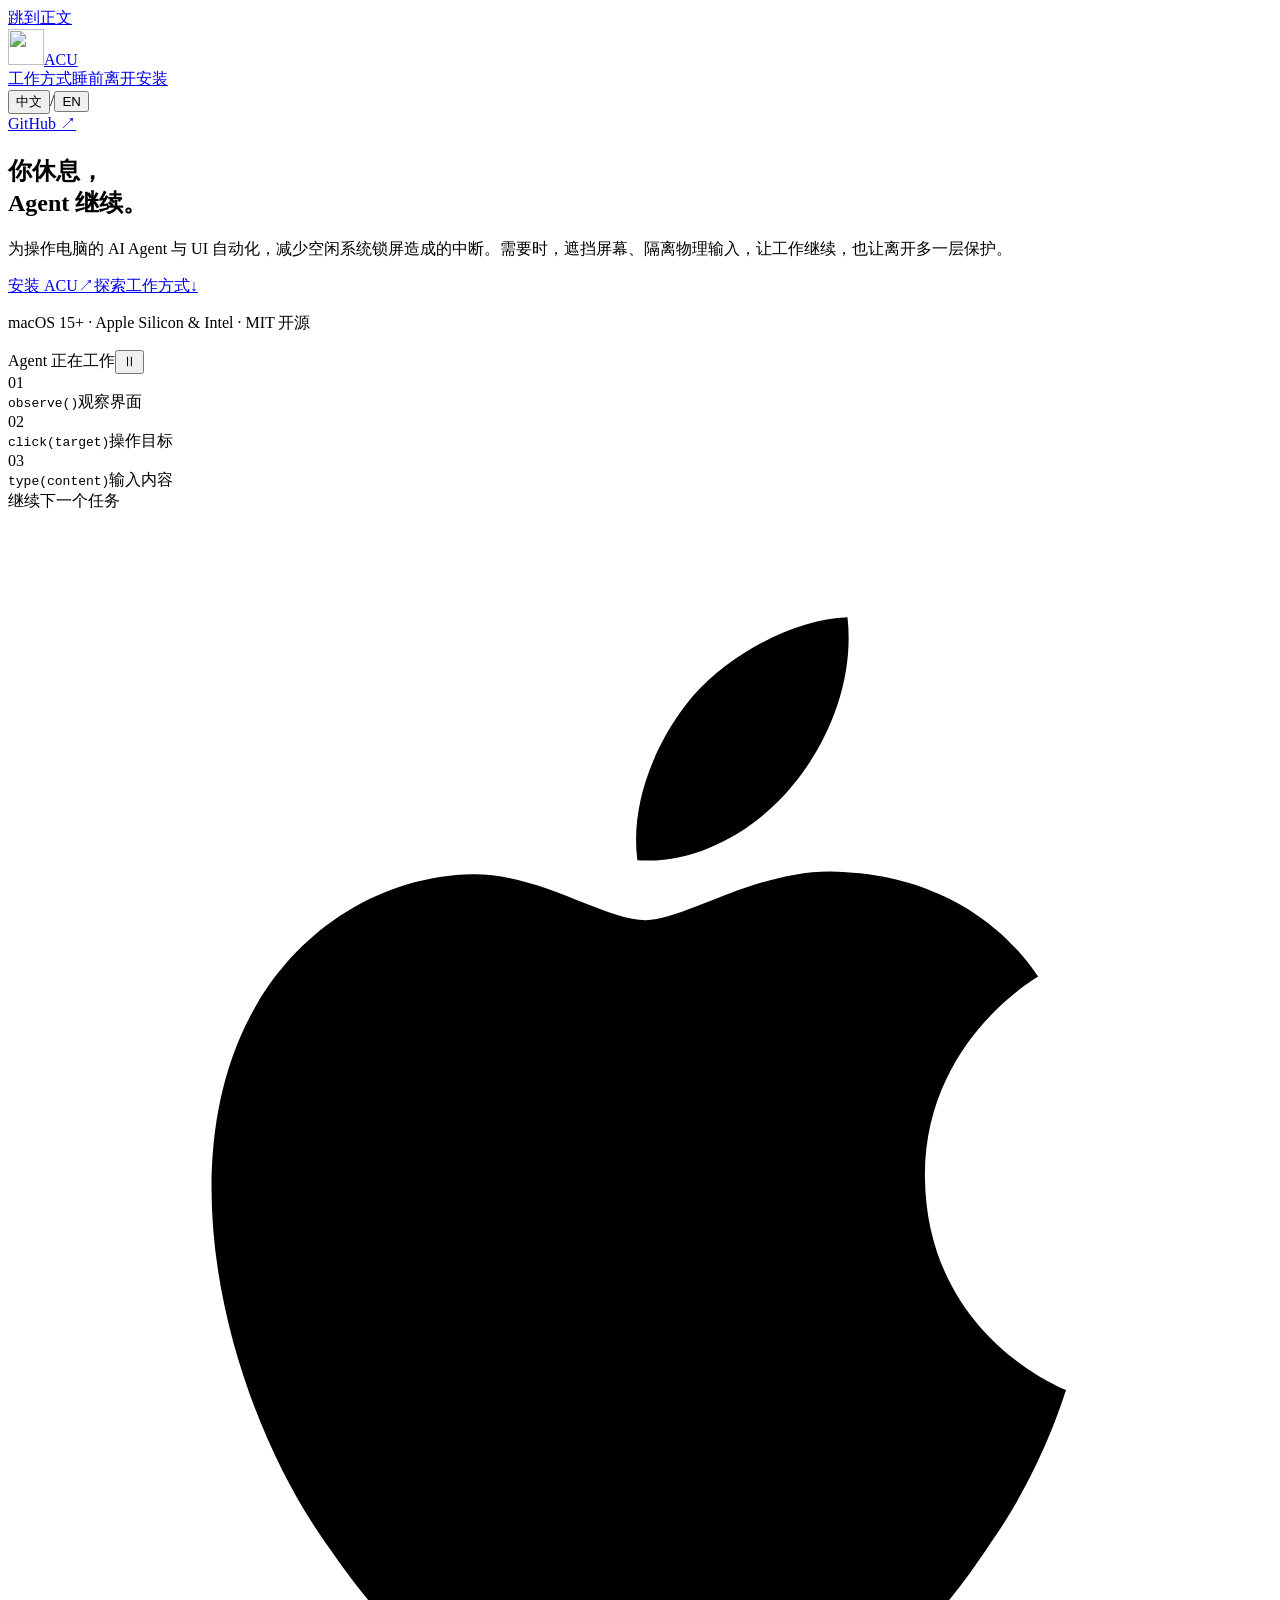
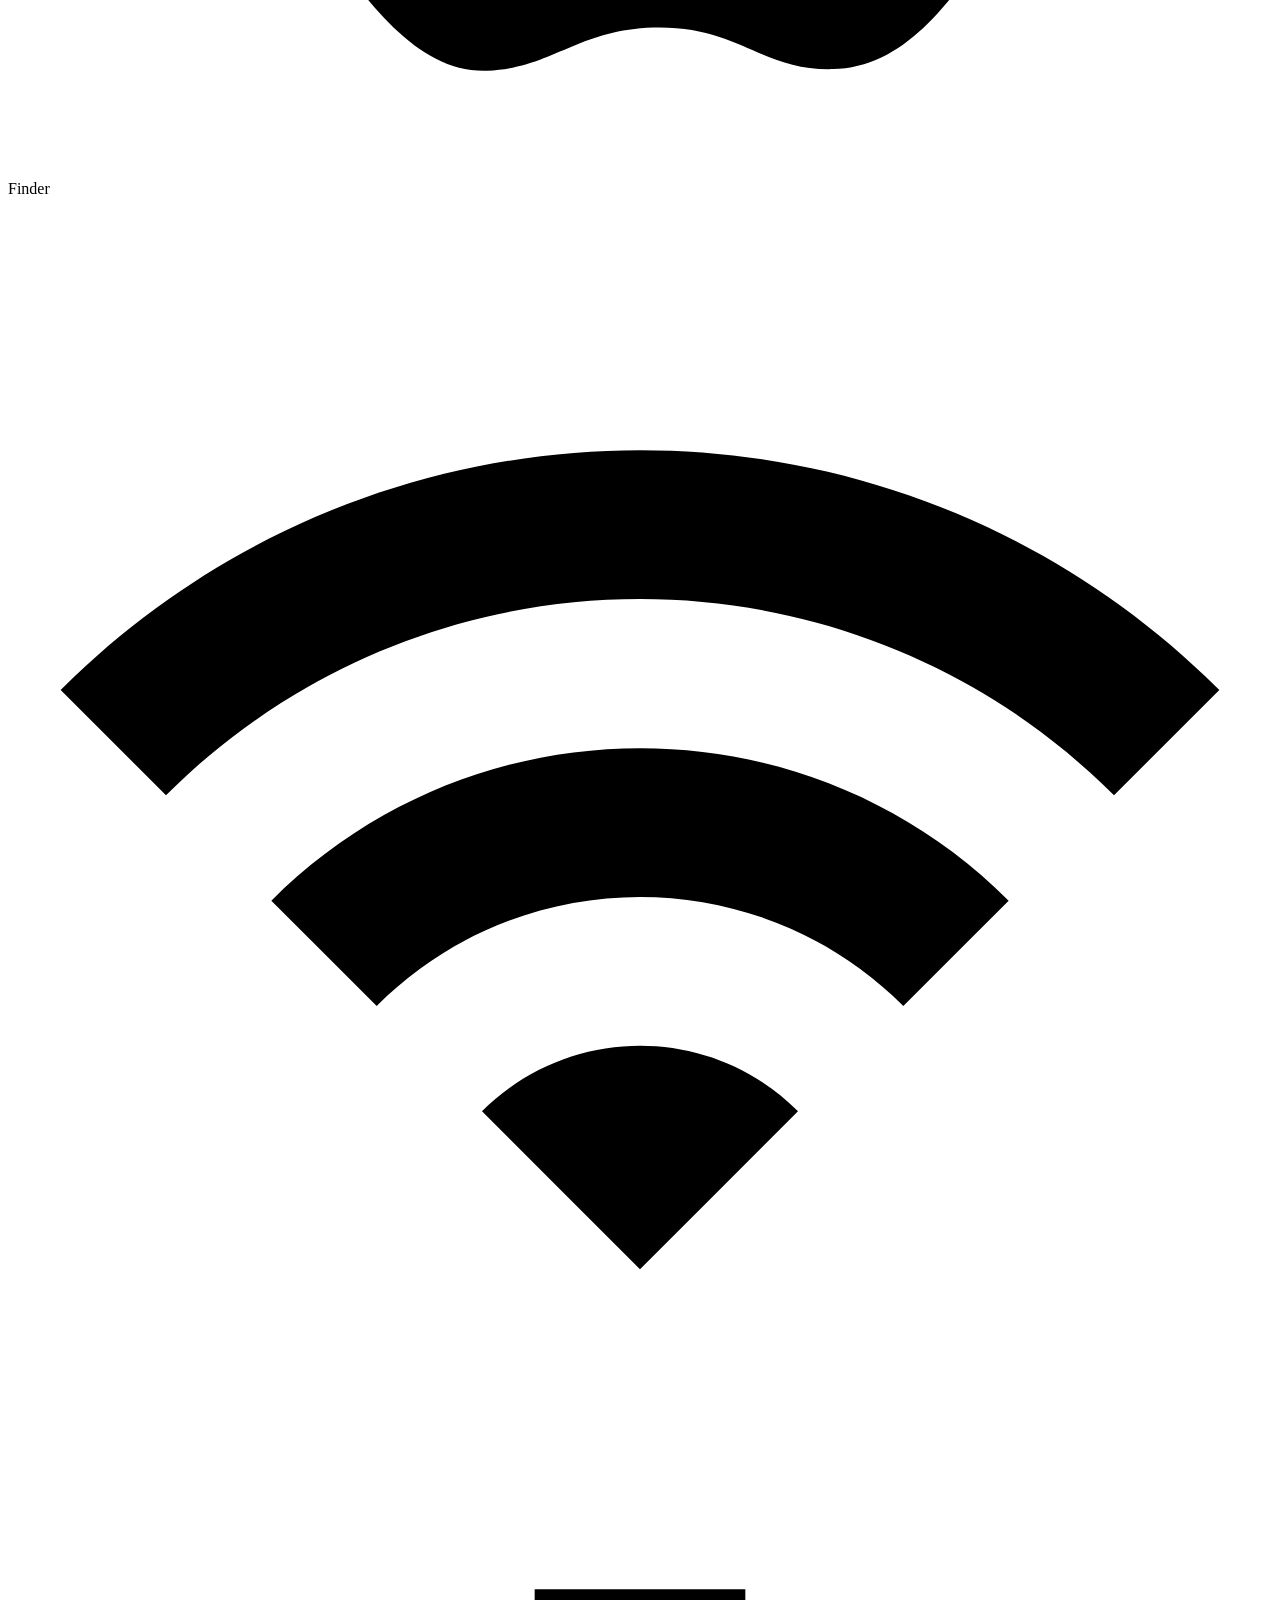
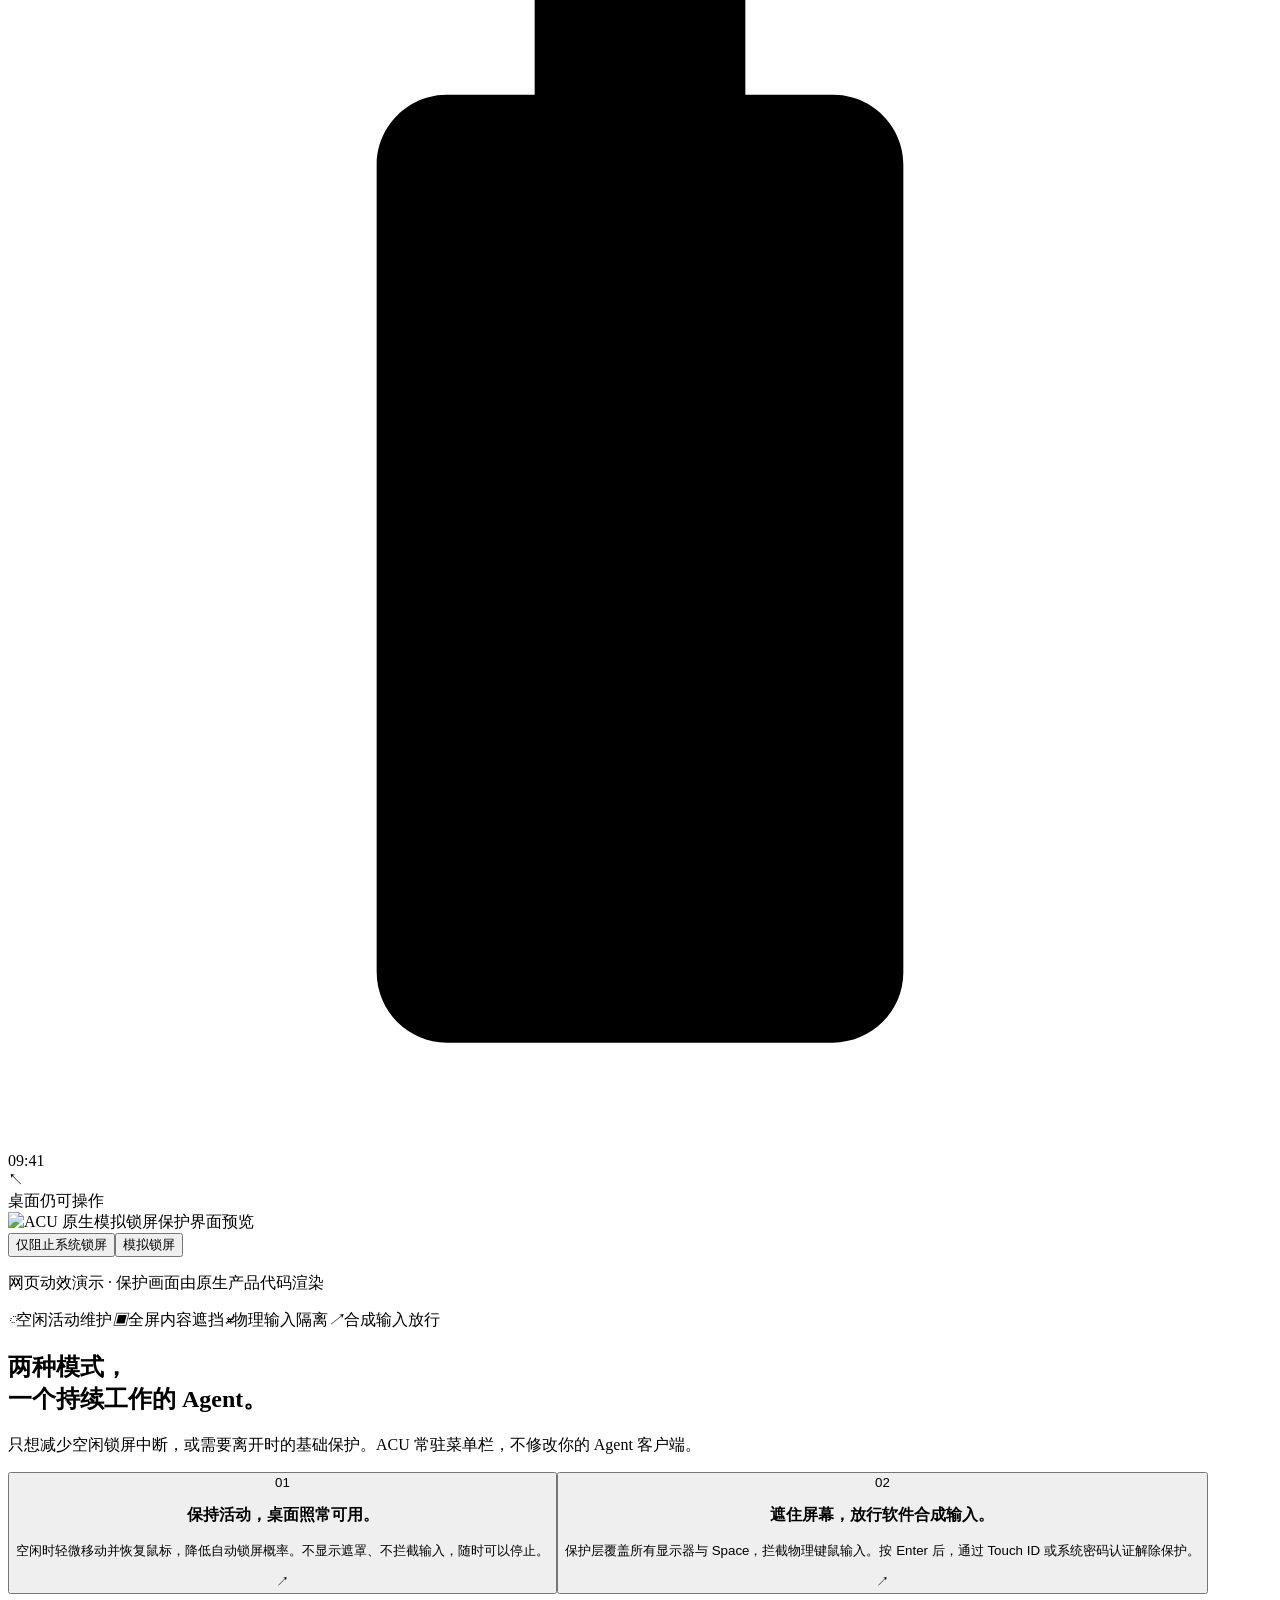
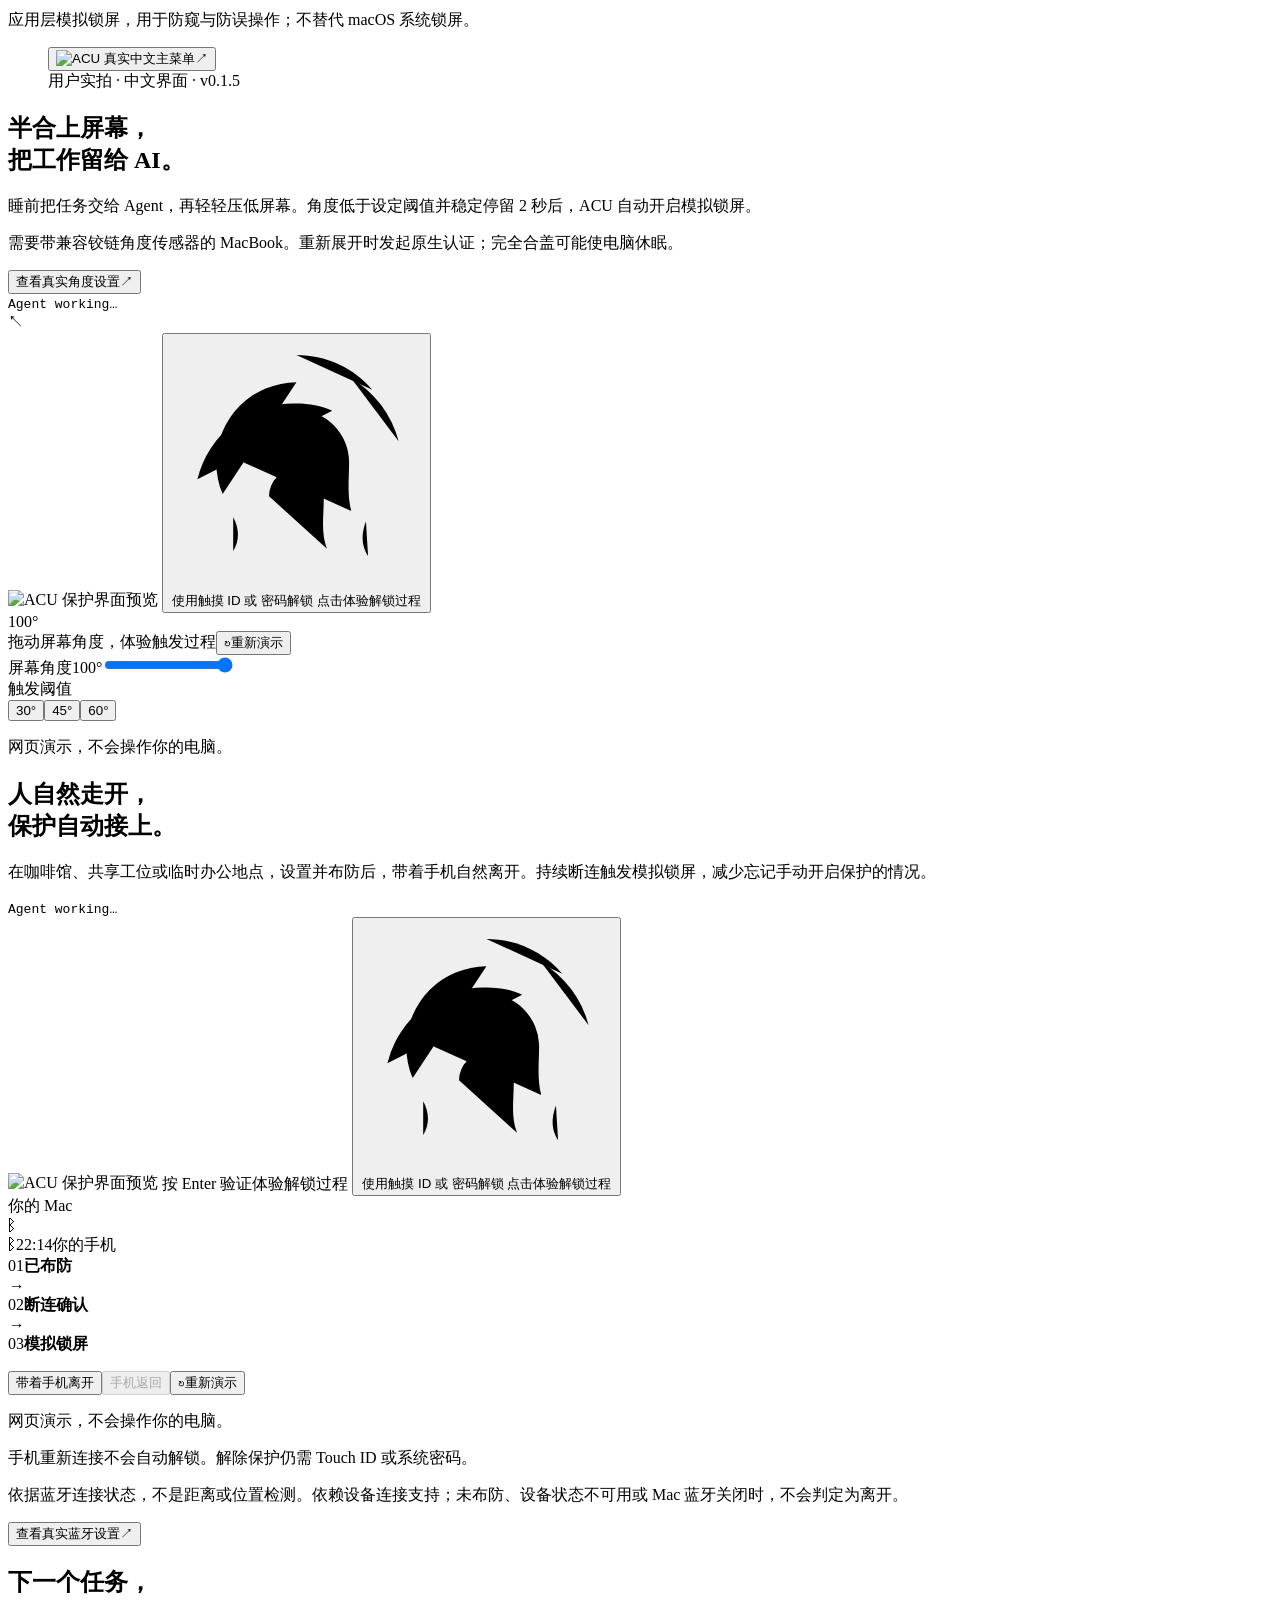
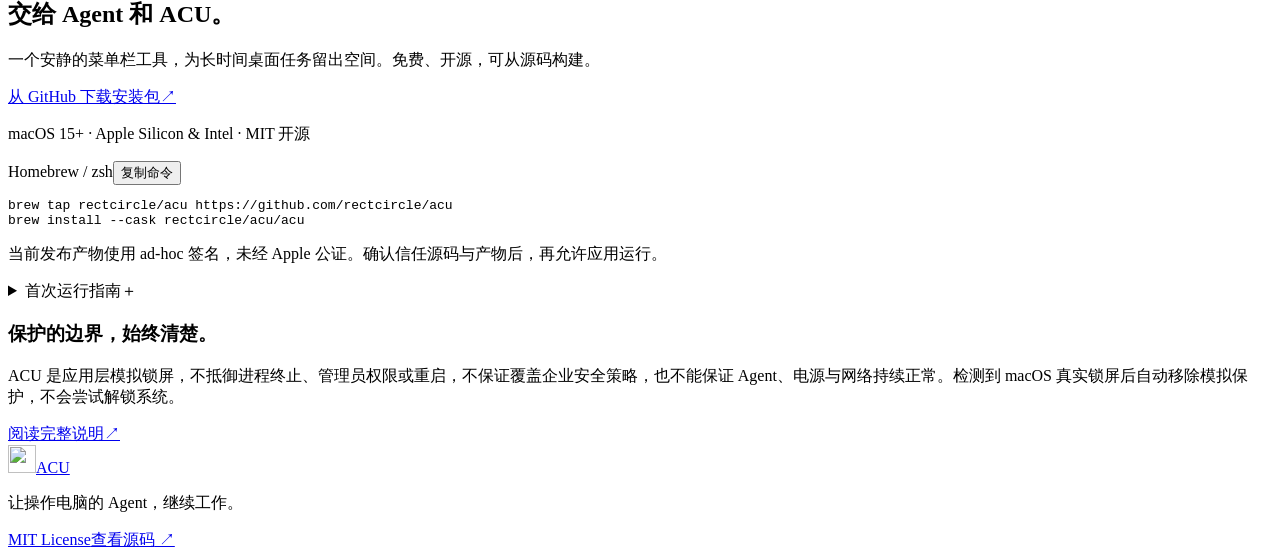
==== website/index.html @ 61d861b6 "feat(website): add bilingual ACU landing page and Netlify hosting" ====
<!doctype html>
<html lang="zh-CN">
  <head>
    <meta charset="UTF-8" />
    <meta name="viewport" content="width=device-width,initial-scale=1" />
    <meta name="theme-color" content="#090e13" />
    <title>ACU — 你休息，Agent 继续。</title>
    <meta
      name="description"
      content="为操作电脑的 AI Agent 与 UI 自动化维护空闲活动，并提供全屏模拟锁屏、物理输入隔离和原生身份认证。"
    />
    <link rel="canonical" href="https://acu.rectcircle.cn/" />
    <meta property="og:type" content="website" />
    <meta property="og:locale" content="zh_CN" />
    <meta property="og:title" content="ACU — 你休息，Agent 继续。" />
    <meta
      property="og:description"
      content="让 Agent 继续工作，让离开多一层保护。"
    />
    <meta property="og:url" content="https://acu.rectcircle.cn/" />
    <meta
      property="og:image"
      content="https://acu.rectcircle.cn/assets/acu-icon.png"
    />
    <link rel="icon" href="/assets/acu-icon.png" />
    <link rel="stylesheet" href="/styles.css" />
    <script src="/app.js" type="module"></script>
  </head>
  <body>
    <a class="skip-link" href="#main" data-i18n="skip">跳到正文</a>
    <div class="ambient" aria-hidden="true"></div>
    <header class="header wrap">
      <a class="brand" href="#"
        ><img src="/assets/acu-icon.png" width="36" height="36" alt="" /><span
          >ACU</span
        ></a
      >
      <nav data-i18n-aria="navLabel" aria-label="主导航">
        <a href="#workflow" data-i18n="navWork">工作方式</a
        ><a href="#sleep" data-i18n="navSleep">睡前</a
        ><a href="#leave" data-i18n="navLeave">离开</a
        ><a href="#install" data-i18n="navInstall">安装</a>
      </nav>
      <div class="header-tools">
        <div
          class="language-switch"
          role="group"
          data-i18n-aria="language"
          aria-label="切换语言"
        >
          <button type="button" data-language="zh" aria-pressed="true">
            中文</button
          ><span aria-hidden="true">/</span
          ><button type="button" data-language="en" aria-pressed="false">
            EN
          </button>
        </div>
        <a
          class="github"
          href="https://github.com/rectcircle/acu"
          target="_blank"
          rel="noopener noreferrer"
          aria-label="GitHub"
          >GitHub ↗</a
        >
      </div>
    </header>
    <main id="main">
      <section class="hero wrap">
        <div class="hero-copy">
          <h1>
            <span data-i18n="heroA">你休息，</span><br /><span
              class="accent"
              data-i18n="heroB"
              >Agent 继续。</span
            >
          </h1>
          <p class="intro" data-i18n="heroCopy">
            为操作电脑的 AI Agent 与 UI
            自动化，减少空闲系统锁屏造成的中断。需要时，遮挡屏幕、隔离物理输入，让工作继续，也让离开多一层保护。
          </p>
          <div class="actions">
            <a class="button primary" href="#install"
              ><span data-i18n="install">安装 ACU</span
              ><span aria-hidden="true">↗</span></a
            ><a class="button secondary" href="#workflow"
              ><span data-i18n="explore">探索工作方式</span
              ><span aria-hidden="true">↓</span></a
            >
          </div>
          <p class="compatibility" data-i18n="compatibility">
            macOS 15+ · Apple Silicon &amp; Intel · MIT 开源
          </p>
        </div>
        <div class="hero-visual" data-mode="awake">
          <div class="scene-grid" aria-hidden="true"></div>
          <div class="agent-trace">
            <div class="trace-header">
              <span class="activity-dot" aria-hidden="true"></span
              ><span data-i18n="agentRunning">Agent 正在工作</span
              ><button
                class="motion-control"
                type="button"
                data-i18n-aria="pause"
                aria-label="暂停动效"
              >
                Ⅱ
              </button>
            </div>
            <div class="trace-rows">
              <div class="trace-row is-active">
                <span class="trace-number">01</span>
                <div>
                  <code>observe()</code
                  ><span data-i18n="traceObserve">观察界面</span>
                </div>
                <span class="trace-light" aria-hidden="true"></span>
              </div>
              <div class="trace-row">
                <span class="trace-number">02</span>
                <div>
                  <code>click(target)</code
                  ><span data-i18n="traceClick">操作目标</span>
                </div>
                <span class="trace-light" aria-hidden="true"></span>
              </div>
              <div class="trace-row">
                <span class="trace-number">03</span>
                <div>
                  <code>type(content)</code
                  ><span data-i18n="traceType">输入内容</span>
                </div>
                <span class="trace-light" aria-hidden="true"></span>
              </div>
            </div>
            <div class="trace-footer">
              <span class="trace-pulse" aria-hidden="true"></span
              ><span data-i18n="traceNext">继续下一个任务</span>
            </div>
          </div>
          <div class="hero-display">
            <div class="menu-bar" aria-hidden="true">
              <div class="menu-bar-left">
                <svg class="menu-apple" viewBox="0 0 24 24">
                  <path
                    d="M18.71 19.5c-.83 1.24-1.71 2.45-3.05 2.47-1.34.03-1.77-.79-3.29-.79-1.53 0-2 .77-3.27.82-1.31.05-2.3-1.32-3.14-2.53C4.25 17 2.94 12.45 4.7 9.39c.87-1.52 2.43-2.48 4.12-2.51 1.28-.02 2.5.87 3.29.87.78 0 2.26-1.07 3.81-.91.65.03 2.47.26 3.64 1.98-.09.06-2.17 1.28-2.15 3.81.03 3.02 2.65 4.03 2.68 4.04-.03.07-.42 1.44-1.38 2.83M13 3.5c.73-.83 1.94-1.46 2.94-1.5.13 1.17-.34 2.35-1.04 3.19-.69.85-1.83 1.51-2.95 1.42-.15-1.15.41-2.35 1.05-3.11z"
                  />
                </svg>
                <span class="menu-bar-app">Finder</span>
              </div>
              <div class="menu-bar-right">
                <span class="menu-acu" title="ACU"
                  ><img
                    src="/assets/acu-icon.png"
                    width="14"
                    height="14"
                    alt=""
                /></span>
                <svg class="menu-glyph menu-wifi" viewBox="0 0 24 24">
                  <path
                    d="M1 9l2 2c4.97-4.97 13.03-4.97 18 0l2-2C16.93 2.93 7.08 2.93 1 9zm8 8l3 3 3-3c-1.65-1.66-4.34-1.66-6 0zm-4-4l2 2c2.76-2.76 7.24-2.76 10 0l2-2C15.14 9.14 8.87 9.14 5 13z"
                  />
                </svg>
                <svg class="menu-glyph menu-battery" viewBox="0 0 24 24">
                  <path
                    d="M15.67 4H14V2h-4v2H8.33C7.6 4 7 4.6 7 5.33v15.33C7 21.4 7.6 22 8.33 22h7.33c.74 0 1.34-.6 1.34-1.33V5.33C17 4.6 16.4 4 15.67 4z"
                  />
                </svg>
                <span class="menu-bar-time">09:41</span>
              </div>
            </div>
            <div class="desktop-demo" aria-hidden="true">
              <div class="desktop-line"></div>
              <div class="desktop-line"></div>
              <div class="desktop-line"></div>
              <div class="demo-pointer">↖</div>
              <span data-i18n="desktopCaption">桌面仍可操作</span>
            </div>
            <img
              class="native-shield"
              src="/assets/shield-zh.png?v=2"
              data-shield
              data-i18n-alt="shieldAlt"
              alt="ACU 原生模拟锁屏保护界面预览"
              width="1920"
              height="1200"
            />
          </div>
          <div
            class="hero-mode mode-control"
            role="group"
            data-i18n-aria="modeLabel"
          >
            <button
              type="button"
              data-mode="awake"
              aria-pressed="true"
              data-i18n="awake"
            >
              仅阻止系统锁屏</button
            ><button
              type="button"
              data-mode="protected"
              aria-pressed="false"
              data-i18n="simulated"
            >
              模拟锁屏
            </button>
          </div>
          <p class="visual-caption" data-i18n="previewCaption">
            网页动效演示 · 保护画面由原生产品代码渲染
          </p>
        </div>
        <div class="capability-strip">
          <span
            ><i aria-hidden="true">◌</i
            ><span data-i18n="capabilityA">空闲活动维护</span></span
          ><span
            ><i aria-hidden="true">▣</i
            ><span data-i18n="capabilityB">全屏内容遮挡</span></span
          ><span
            ><i aria-hidden="true">⌘</i
            ><span data-i18n="capabilityC">物理输入隔离</span></span
          ><span
            ><i aria-hidden="true">↗</i
            ><span data-i18n="capabilityD">合成输入放行</span></span
          >
        </div>
      </section>

      <section id="workflow" class="section workflow wrap reveal">
        <div class="section-heading">
          <h2>
            <span data-i18n="workA">两种模式，</span><br /><span
              class="accent"
              data-i18n="workB"
              >一个持续工作的 Agent。</span
            >
          </h2>
          <p data-i18n="workCopy">
            只想减少空闲锁屏中断，或需要离开时的基础保护。ACU
            常驻菜单栏，不修改你的 Agent 客户端。
          </p>
        </div>
        <div class="workflow-layout">
          <div class="mode-explanations">
            <button
              type="button"
              data-mode="awake"
              aria-pressed="false"
              class="mode-explanation"
            >
              <span class="mode-number">01</span>
              <div>
                <h3 data-i18n="awakeTitle">保持活动，桌面照常可用。</h3>
                <p data-i18n="awakeCopy">
                  空闲时轻微移动并恢复鼠标，降低自动锁屏概率。不显示遮罩、不拦截输入，随时可以停止。
                </p>
              </div>
              <span class="mode-arrow" aria-hidden="true">↗</span></button
            ><button
              type="button"
              data-mode="protected"
              aria-pressed="true"
              class="mode-explanation"
            >
              <span class="mode-number">02</span>
              <div>
                <h3 data-i18n="protectedTitle">遮住屏幕，放行软件合成输入。</h3>
                <p data-i18n="protectedCopy">
                  保护层覆盖所有显示器与 Space，拦截物理键鼠输入。按 Enter
                  后，通过 Touch ID 或系统密码认证解除保护。
                </p>
              </div>
              <span class="mode-arrow" aria-hidden="true">↗</span>
            </button>
            <p class="boundary-inline" data-i18n="modeBoundary">
              应用层模拟锁屏，用于防窥与防误操作；不替代 macOS 系统锁屏。
            </p>
          </div>
          <figure class="real-menu">
            <button
              type="button"
              data-screenshot="menu"
              data-i18n-aria="menuLink"
            >
              <img
                src="/assets/menu-zh.png"
                data-menu
                width="612"
                height="544"
                data-i18n-alt="menuAlt"
                alt="ACU 真实中文主菜单"
                loading="lazy"
              /><span class="image-expand" aria-hidden="true">↗</span>
            </button>
            <figcaption data-i18n="menuCaption">
              用户实拍 · 中文界面 · v0.1.5
            </figcaption>
          </figure>
        </div>
      </section>

      <section id="sleep" class="section story-section wrap reveal">
        <div class="story-copy">
          <h2>
            <span data-i18n="sleepA">半合上屏幕，</span><br /><span
              class="accent"
              data-i18n="sleepB"
              >把工作留给 AI。</span
            >
          </h2>
          <p data-i18n="sleepCopy">
            睡前把任务交给 Agent，再轻轻压低屏幕。角度低于设定阈值并稳定停留 2
            秒后，ACU 自动开启模拟锁屏。
          </p>
          <p class="small-note" data-i18n="sleepNote">
            需要带兼容铰链角度传感器的
            MacBook。重新展开时发起原生认证；完全合盖可能使电脑休眠。
          </p>
          <button class="text-button" type="button" data-screenshot="lid">
            <span data-i18n="lidMenuLink">查看真实角度设置</span
            ><span aria-hidden="true">↗</span>
          </button>
        </div>
        <div class="lid-demo" data-state="open">
          <div class="laptop-stage">
            <div class="laptop-halo" aria-hidden="true"></div>
            <div class="laptop">
              <div class="laptop-screen">
                <div class="lid-desktop" aria-hidden="true">
                  <div class="lid-menubar">
                    <span class="lid-menubar-left"><i></i><i></i><i></i></span>
                    <span class="lid-menubar-right"><i></i><i></i></span>
                  </div>
                  <div class="lid-window">
                    <span class="activity-dot" aria-hidden="true"></span
                    ><code>Agent working…</code>
                    <div class="task-stream" aria-hidden="true">
                      <i></i><i></i><i></i>
                    </div>
                  </div>
                  <span class="lid-pointer" aria-hidden="true">↖</span>
                </div>
                <img
                  src="/assets/shield-zh.png?v=2"
                  width="1920"
                  height="1200"
                  data-shield
                  data-i18n-alt="shieldAlt"
                  alt="ACU 保护界面预览"
                  loading="lazy"
                />
                <button
                  type="button"
                  class="lid-lock"
                  id="lid-unlock"
                  data-i18n-aria="lidUnlock"
                >
                  <svg
                    class="lid-fingerprint"
                    viewBox="0 0 24 24"
                    aria-hidden="true"
                  >
                    <path d="M12 4.4A7.6 7.6 0 0 0 4.4 12c0 1.1.2 2.1.6 3" />
                    <path d="M12 1.8c2.9 0 5.5 1.3 7.2 3.3" />
                    <path d="M21.7 10a9.9 9.9 0 0 0-4.5-6" />
                    <path d="M2.6 13.6A9.4 9.4 0 0 1 12 6.4c1.2 0 2.4.2 3.4.7" />
                    <path d="M7 12a5 5 0 0 1 10 0c0 1.6-.2 3 .2 4.6" />
                    <path d="M9.4 15.2a2.6 2.6 0 0 1 5.2 0c0 2-.3 3.4.3 5" />
                    <path d="M6 17.2c.6 1.1.6 2.2 0 3.2" />
                    <path d="M18.6 17.6c-.5 1.3-.4 2.4.2 3.3" />
                  </svg>
                  <span class="lid-lock-title" data-i18n="lidUnlock"
                    >使用触摸 ID 或 密码解锁</span
                  >
                  <span class="lid-lock-hint" data-i18n="lidUnlockHint"
                    >点击体验解锁过程</span
                  >
                </button>
              </div>
              <div class="laptop-base" aria-hidden="true">
                <div class="keyboard"></div>
                <div class="trackpad"></div>
              </div>
            </div>
            <div class="angle-readout" aria-hidden="true">100°</div>
          </div>
          <div class="lid-controls">
            <div class="demo-control-heading">
              <span data-i18n="lidControl">拖动屏幕角度，体验触发过程</span
              ><button type="button" class="replay text-button" id="lid-replay">
                <span aria-hidden="true">↻</span
                ><span data-i18n="replay">重新演示</span>
              </button>
            </div>
            <label class="range-label" for="lid-angle"
              ><span data-i18n="angle">屏幕角度</span
              ><output id="angle-output" for="lid-angle">100°</output></label
            ><input
              id="lid-angle"
              type="range"
              min="15"
              max="100"
              value="100"
              step="1"
            />
            <div class="threshold-row">
              <span data-i18n="threshold">触发阈值</span>
              <div role="group" data-i18n-aria="threshold">
                <button type="button" data-threshold="30" aria-pressed="false">
                  30°</button
                ><button type="button" data-threshold="45" aria-pressed="true">
                  45°</button
                ><button type="button" data-threshold="60" aria-pressed="false">
                  60°
                </button>
              </div>
            </div>
            <p id="lid-status" class="demo-status" role="status"></p>
            <p class="demo-disclaimer" data-i18n="demoOnly">
              网页演示，不会操作你的电脑。
            </p>
          </div>
        </div>
      </section>

      <section id="leave" class="section leave-section wrap reveal">
        <div class="section-heading">
          <h2>
            <span data-i18n="leaveA">人自然走开，</span><br /><span
              class="accent"
              data-i18n="leaveB"
              >保护自动接上。</span
            >
          </h2>
          <p data-i18n="leaveCopy">
            在咖啡馆、共享工位或临时办公地点，设置并布防后，带着手机自然离开。持续断连触发模拟锁屏，减少忘记手动开启保护的情况。
          </p>
        </div>
        <div class="departure-demo" data-state="armed">
          <div class="departure-scene">
            <div class="depart-mac">
              <div class="depart-screen">
                <div class="depart-task">
                  <span class="activity-dot" aria-hidden="true"></span
                  ><code>Agent working…</code>
                </div>
                <img
                  src="/assets/shield-zh.png?v=2"
                  width="1920"
                  height="1200"
                  data-shield
                  data-i18n-alt="shieldAlt"
                  alt="ACU 保护界面预览"
                  loading="lazy"
                />
                <span class="depart-enter" data-i18n="btEnterHint"
                  >按 Enter 验证体验解锁过程</span
                >
                <button
                  type="button"
                  class="depart-lock"
                  id="bt-unlock"
                  data-i18n-aria="btUnlockTitle"
                >
                  <svg
                    class="depart-fingerprint"
                    viewBox="0 0 24 24"
                    aria-hidden="true"
                  >
                    <path d="M12 4.4A7.6 7.6 0 0 0 4.4 12c0 1.1.2 2.1.6 3" />
                    <path d="M12 1.8c2.9 0 5.5 1.3 7.2 3.3" />
                    <path d="M21.7 10a9.9 9.9 0 0 0-4.5-6" />
                    <path d="M2.6 13.6A9.4 9.4 0 0 1 12 6.4c1.2 0 2.4.2 3.4.7" />
                    <path d="M7 12a5 5 0 0 1 10 0c0 1.6-.2 3 .2 4.6" />
                    <path d="M9.4 15.2a2.6 2.6 0 0 1 5.2 0c0 2-.3 3.4.3 5" />
                    <path d="M6 17.2c.6 1.1.6 2.2 0 3.2" />
                    <path d="M18.6 17.6c-.5 1.3-.4 2.4.2 3.3" />
                  </svg>
                  <span class="depart-lock-title" data-i18n="btUnlockTitle"
                    >使用触摸 ID 或 密码解锁</span
                  >
                  <span class="depart-lock-hint" data-i18n="btUnlockHint"
                    >点击体验解锁过程</span
                  >
                </button>
              </div>
              <div class="depart-base" aria-hidden="true"></div>
              <span class="device-label" data-i18n="mac">你的 Mac</span>
            </div>
            <div class="connection-line" aria-hidden="true"><span>ᛒ</span></div>
            <div class="phone-device">
              <div class="phone-notch" aria-hidden="true"></div>
              <span class="phone-symbol" aria-hidden="true">ᛒ</span
              ><span class="phone-time" aria-hidden="true">22:14</span
              ><span class="device-label" data-i18n="phone">你的手机</span>
            </div>
            <div class="departure-glow" aria-hidden="true"></div>
          </div>
          <div class="departure-timeline">
            <div data-step="armed" class="is-active">
              <span>01</span><strong data-i18n="btArmed">已布防</strong>
            </div>
            <i aria-hidden="true">→</i>
            <div data-step="pending">
              <span>02</span><strong data-i18n="btPending">断连确认</strong>
            </div>
            <i aria-hidden="true">→</i>
            <div data-step="protected">
              <span>03</span><strong data-i18n="btProtected">模拟锁屏</strong>
            </div>
          </div>
          <div class="departure-bottom">
            <p id="bt-status" class="demo-status" role="status"></p>
            <div class="departure-actions">
              <button
                type="button"
                class="text-button"
                id="bt-leave"
                data-i18n="leaveAction"
              >
                带着手机离开</button
              ><button
                type="button"
                class="text-button"
                id="bt-return"
                data-i18n="returnAction"
                disabled
              >
                手机返回</button
              ><button type="button" class="text-button" id="bt-replay">
                <span aria-hidden="true">↻</span
                ><span data-i18n="replay">重新演示</span>
              </button>
            </div>
          </div>
          <p class="demo-disclaimer" data-i18n="demoOnly">
            网页演示，不会操作你的电脑。
          </p>
        </div>
        <div class="departure-details">
          <div>
            <p data-i18n="reconnect">
              手机重新连接不会自动解锁。解除保护仍需 Touch ID 或系统密码。
            </p>
            <p class="small-note" data-i18n="leaveNote">
              依据蓝牙连接状态，不是距离或位置检测。依赖设备连接支持；未布防、设备状态不可用或
              Mac 蓝牙关闭时，不会判定为离开。
            </p>
          </div>
          <button class="text-button" type="button" data-screenshot="bluetooth">
            <span data-i18n="btMenuLink">查看真实蓝牙设置</span
            ><span aria-hidden="true">↗</span>
          </button>
        </div>
      </section>

      <section id="install" class="section install-section wrap reveal">
        <div class="install-copy">
          <h2>
            <span data-i18n="installA">下一个任务，</span><br /><span
              class="accent"
              data-i18n="installB"
              >交给 Agent 和 ACU。</span
            >
          </h2>
          <p data-i18n="installCopy">
            一个安静的菜单栏工具，为长时间桌面任务留出空间。免费、开源，可从源码构建。
          </p>
          <a
            class="button secondary download-button"
            href="https://github.com/rectcircle/acu/releases/latest"
            target="_blank"
            rel="noopener noreferrer"
            ><span data-i18n="download">从 GitHub 下载安装包</span
            ><span aria-hidden="true">↗</span></a
          >
          <p class="compatibility" data-i18n="compatibility">
            macOS 15+ · Apple Silicon &amp; Intel · MIT 开源
          </p>
        </div>
        <div class="install-guide">
          <div class="terminal">
            <div class="terminal-bar">
              <span class="window-dots" aria-hidden="true"
                ><i></i><i></i><i></i></span
              ><span>Homebrew / zsh</span
              ><button
                type="button"
                class="text-button copy-button"
                data-copy="brew"
                data-i18n="copy"
              >
                复制命令
              </button>
            </div>
            <pre
              data-i18n-aria="brewLabel"
            ><code id="brew-command">brew tap rectcircle/acu https://github.com/rectcircle/acu
brew install --cask rectcircle/acu/acu</code></pre>
          </div>
          <p class="small-note" data-i18n="signature">
            当前发布产物使用 ad-hoc 签名，未经 Apple
            公证。确认信任源码与产物后，再允许应用运行。
          </p>
          <details class="setup-guide">
            <summary>
              <span data-i18n="guide">首次运行指南</span
              ><span aria-hidden="true">＋</span>
            </summary>
            <ol>
              <li>
                <h3 data-i18n="setupA">允许 ACU 运行</h3>
                <p data-i18n="setupAText">
                  如果 macOS 阻止打开，仅在信任本项目时执行下方命令。它只移除
                  ACU 的 quarantine，不会全局关闭 Gatekeeper。
                </p>
                <div class="quarantine-command">
                  <code id="quarantine-command"
                    >/usr/bin/xattr -dr com.apple.quarantine
                    /Applications/ACU.app</code
                  ><button
                    type="button"
                    class="text-button copy-button"
                    data-copy="quarantine"
                    data-i18n="copy"
                  >
                    复制命令
                  </button>
                </div>
              </li>
              <li>
                <h3 data-i18n="setupB">授予辅助功能权限</h3>
                <p data-i18n="setupBText">
                  系统设置 → 隐私与安全性 → 辅助功能，启用 ACU
                  并重启。仅当权限诊断提示无法监听输入时，才额外开启输入监控。
                </p>
              </li>
              <li>
                <h3 data-i18n="setupC">先体验 15 秒测试</h3>
                <p data-i18n="setupCText">
                  按住 Option 点击菜单栏图标，选择「测试模拟锁屏（15
                  秒自动退出）」。正式保护中，按 Enter 发起原生认证。
                </p>
              </li>
            </ol>
          </details>
          <p id="copy-status" role="status"></p>
        </div>
        <aside class="boundary">
          <div>
            <h3 data-i18n="boundaryTitle">保护的边界，始终清楚。</h3>
            <p data-i18n="boundaryCopy">
              ACU
              是应用层模拟锁屏，不抵御进程终止、管理员权限或重启，不保证覆盖企业安全策略，也不能保证
              Agent、电源与网络持续正常。检测到 macOS
              真实锁屏后自动移除模拟保护，不会尝试解锁系统。
            </p>
          </div>
          <a
            class="text-button"
            href="https://github.com/rectcircle/acu#acu"
            target="_blank"
            rel="noopener noreferrer"
            ><span data-i18n="docs">阅读完整说明</span
            ><span aria-hidden="true">↗</span></a
          >
        </aside>
      </section>
    </main>
    <footer class="footer wrap">
      <a class="brand" href="#"
        ><img src="/assets/acu-icon.png" width="28" height="28" alt="" /><span
          >ACU</span
        ></a
      >
      <p data-i18n="footer">让操作电脑的 Agent，继续工作。</p>
      <div>
        <a
          href="https://github.com/rectcircle/acu/blob/main/LICENSE"
          target="_blank"
          rel="noopener noreferrer"
          >MIT License</a
        ><a
          href="https://github.com/rectcircle/acu"
          target="_blank"
          rel="noopener noreferrer"
          ><span data-i18n="source">查看源码</span> ↗</a
        >
      </div>
    </footer>
    <dialog id="screenshot-dialog" aria-labelledby="screenshot-title">
      <div class="dialog-heading">
        <h2 id="screenshot-title"></h2>
        <button
          type="button"
          id="close-screenshot"
          data-i18n-aria="close"
          aria-label="关闭图片"
        >
          ×
        </button>
      </div>
      <img id="screenshot-image" alt="" />
      <p id="screenshot-caption"></p>
    </dialog>
    <noscript
      ><p class="wrap">
        请启用 JavaScript 以查看双语内容与交互演示。 / Enable JavaScript for
        bilingual content and interactive demos.
        <a href="https://github.com/rectcircle/acu">ACU on GitHub ↗</a>
      </p></noscript
    >
  </body>
</html>
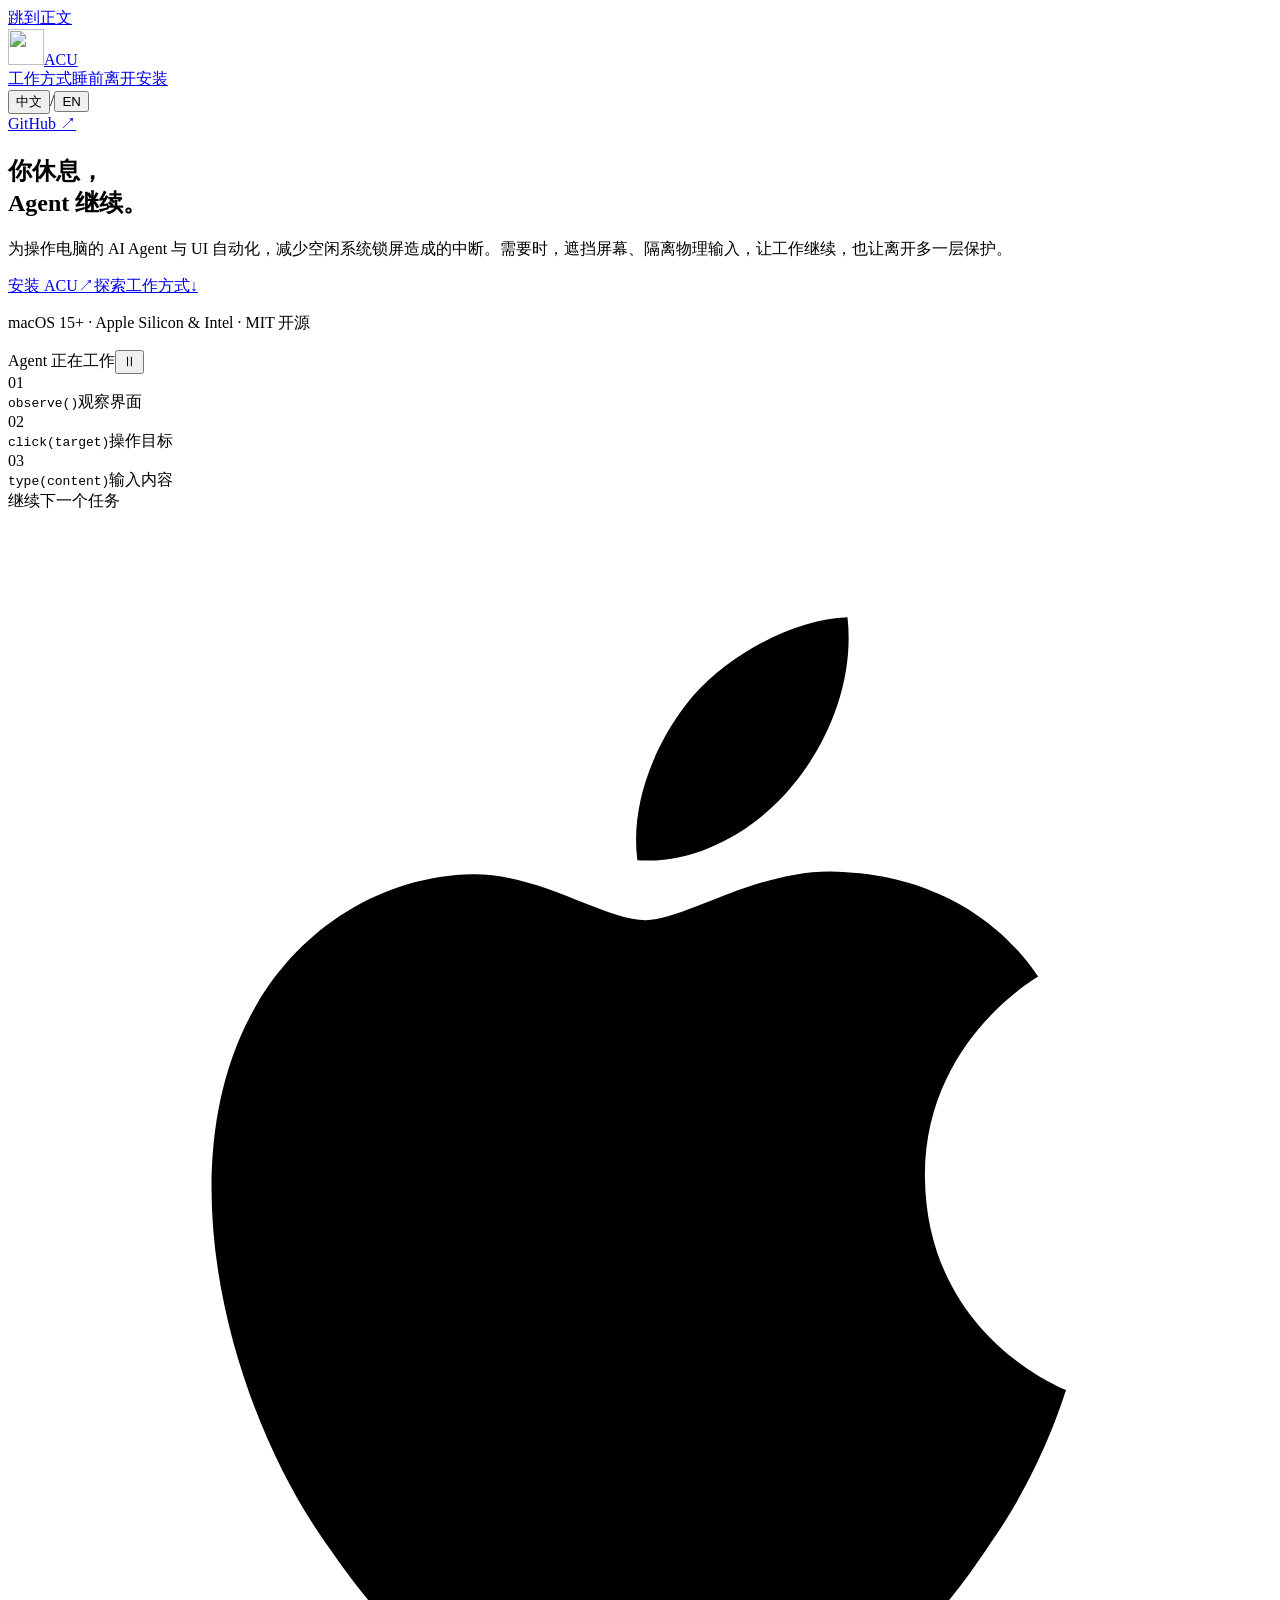
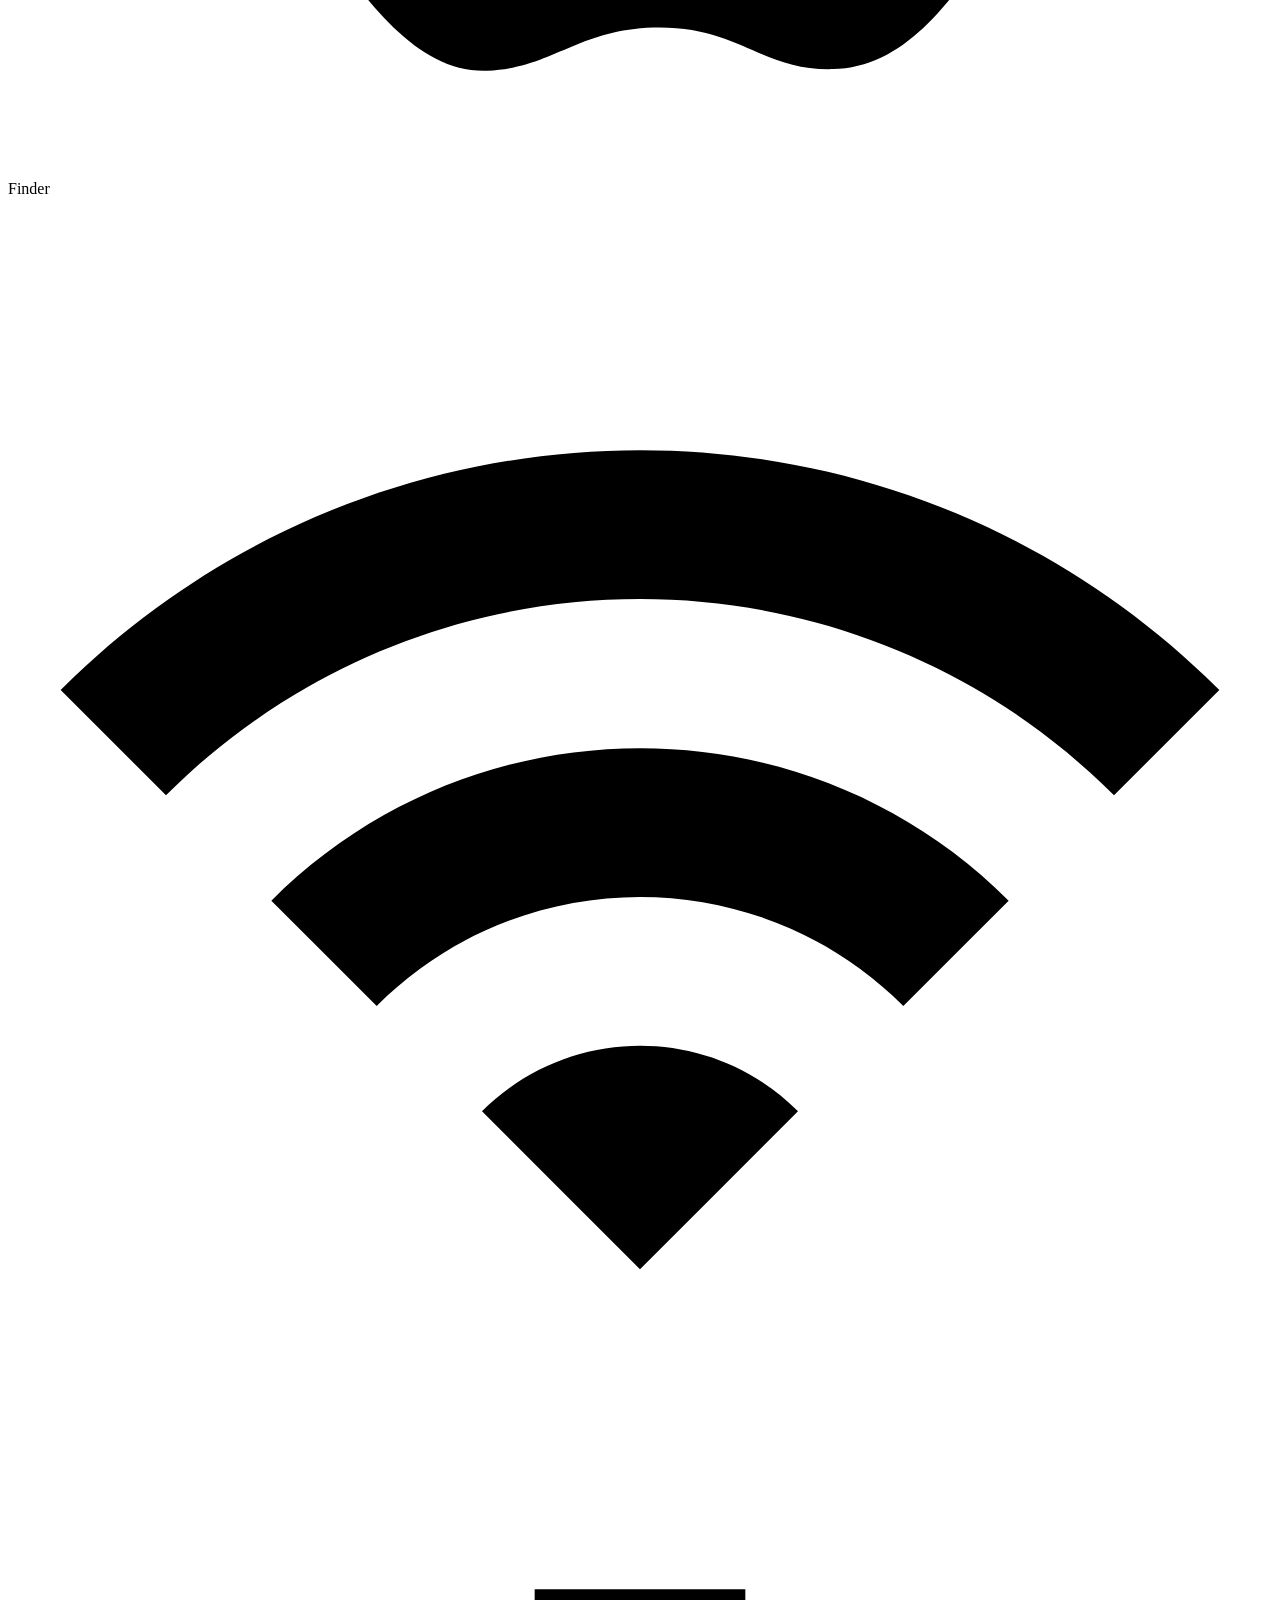
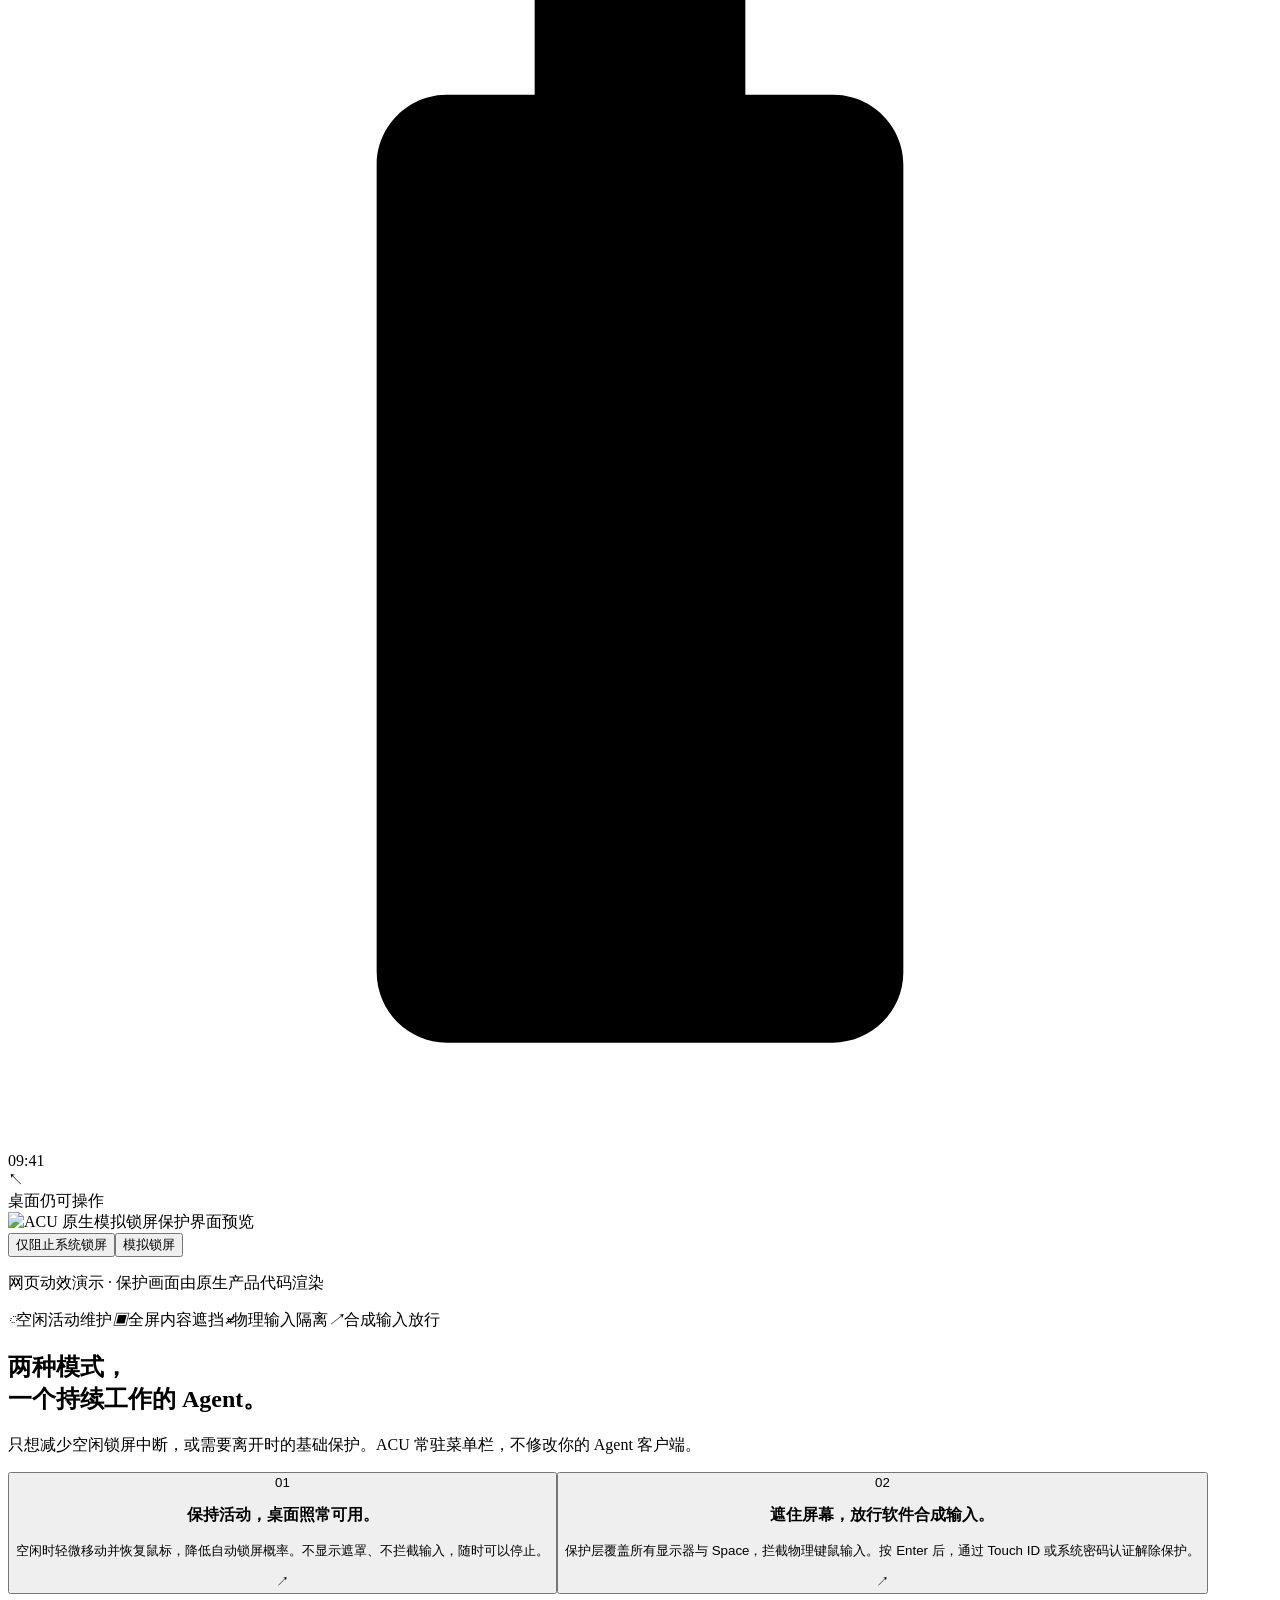
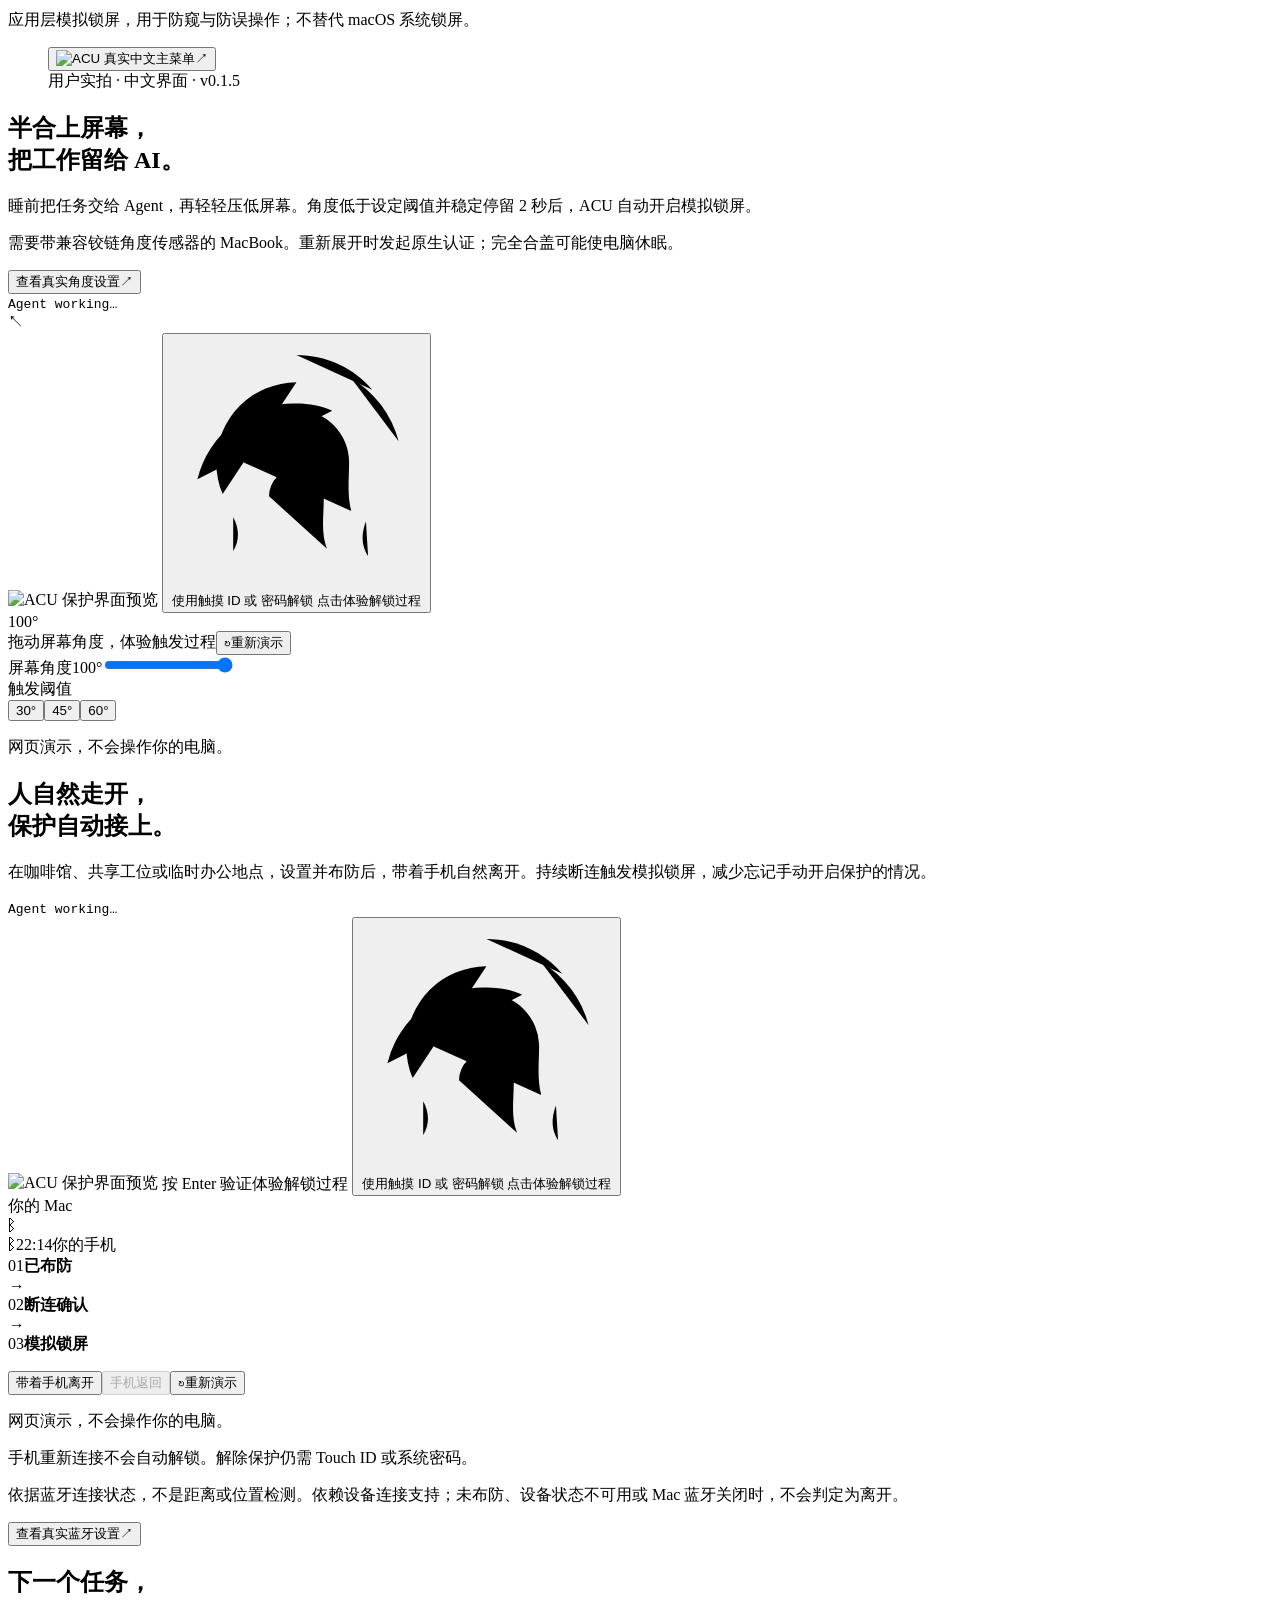
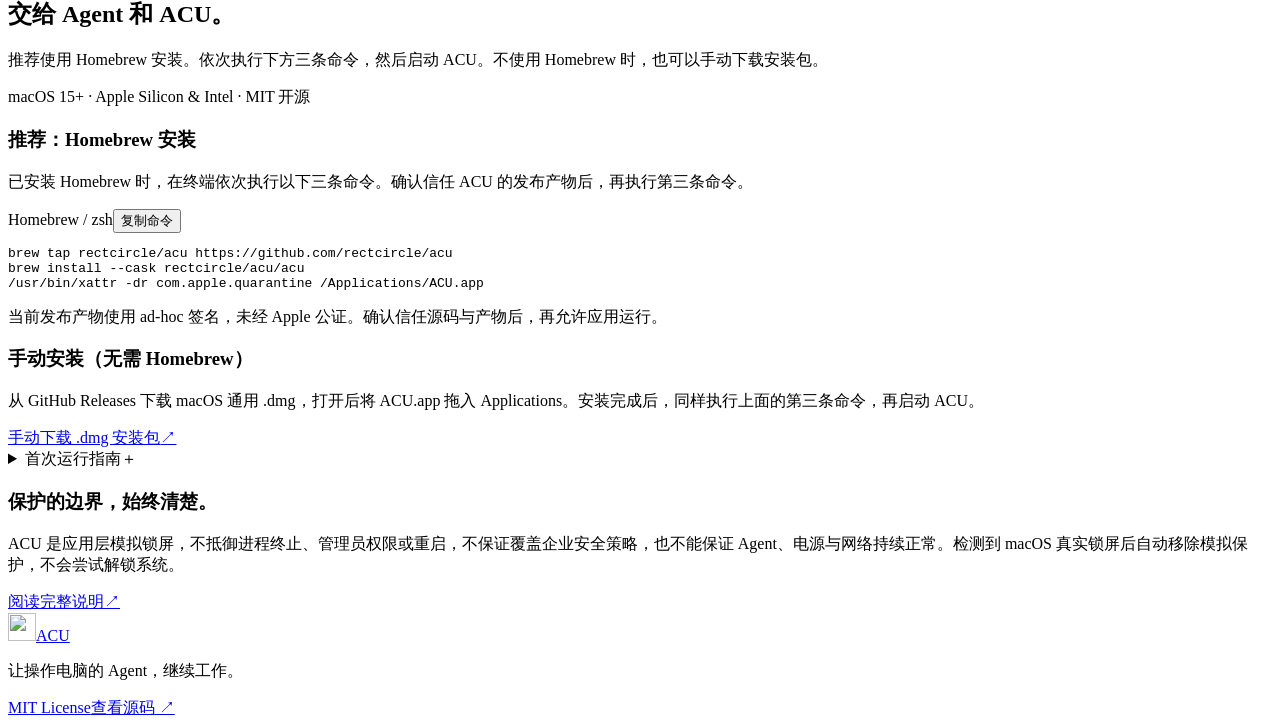
==== commit 8b46c7ac: "chore(release): prepare v0.1.6 draft" ====
--- a/website/index.html
+++ b/website/index.html
@@ -566,21 +566,17 @@
             >
           </h2>
           <p data-i18n="installCopy">
-            一个安静的菜单栏工具，为长时间桌面任务留出空间。免费、开源，可从源码构建。
-          </p>
-          <a
-            class="button secondary download-button"
-            href="https://github.com/rectcircle/acu/releases/latest"
-            target="_blank"
-            rel="noopener noreferrer"
-            ><span data-i18n="download">从 GitHub 下载安装包</span
-            ><span aria-hidden="true">↗</span></a
-          >
+            推荐使用 Homebrew 安装。依次执行下方三条命令，然后启动 ACU。不使用 Homebrew 时，也可以手动下载安装包。
+          </p>
           <p class="compatibility" data-i18n="compatibility">
             macOS 15+ · Apple Silicon &amp; Intel · MIT 开源
           </p>
         </div>
         <div class="install-guide">
+          <h3 class="brew-title" data-i18n="brewTitle">推荐：Homebrew 安装</h3>
+          <p class="small-note brew-intro" data-i18n="brewIntro">
+            已安装 Homebrew 时，在终端依次执行以下三条命令。确认信任 ACU 的发布产物后，再执行第三条命令。
+          </p>
           <div class="terminal">
             <div class="terminal-bar">
               <span class="window-dots" aria-hidden="true"
@@ -598,12 +594,27 @@
             <pre
               data-i18n-aria="brewLabel"
             ><code id="brew-command">brew tap rectcircle/acu https://github.com/rectcircle/acu
-brew install --cask rectcircle/acu/acu</code></pre>
+brew install --cask rectcircle/acu/acu
+/usr/bin/xattr -dr com.apple.quarantine /Applications/ACU.app</code></pre>
           </div>
           <p class="small-note" data-i18n="signature">
             当前发布产物使用 ad-hoc 签名，未经 Apple
             公证。确认信任源码与产物后，再允许应用运行。
           </p>
+          <div class="manual-install">
+            <h3 data-i18n="manualTitle">手动安装（无需 Homebrew）</h3>
+            <p class="small-note" data-i18n="manualSteps">
+              从 GitHub Releases 下载 macOS 通用 .dmg，打开后将 ACU.app 拖入 Applications。安装完成后，同样执行上面的第三条命令，再启动 ACU。
+            </p>
+            <a
+              class="button secondary download-button"
+              href="https://github.com/rectcircle/acu/releases/latest"
+              target="_blank"
+              rel="noopener noreferrer"
+              ><span data-i18n="download">手动下载 .dmg 安装包</span
+              ><span aria-hidden="true">↗</span></a
+            >
+          </div>
           <details class="setup-guide">
             <summary>
               <span data-i18n="guide">首次运行指南</span
@@ -613,13 +624,11 @@
               <li>
                 <h3 data-i18n="setupA">允许 ACU 运行</h3>
                 <p data-i18n="setupAText">
-                  如果 macOS 阻止打开，仅在信任本项目时执行下方命令。它只移除
-                  ACU 的 quarantine，不会全局关闭 Gatekeeper。
+                  Homebrew 安装中已执行第三条命令的用户无需重复执行。手动安装后，仅在信任本项目时执行下方命令；它只移除 ACU 的 quarantine，不会全局关闭 Gatekeeper。
                 </p>
                 <div class="quarantine-command">
                   <code id="quarantine-command"
-                    >/usr/bin/xattr -dr com.apple.quarantine
-                    /Applications/ACU.app</code
+                    >/usr/bin/xattr -dr com.apple.quarantine /Applications/ACU.app</code
                   ><button
                     type="button"
                     class="text-button copy-button"
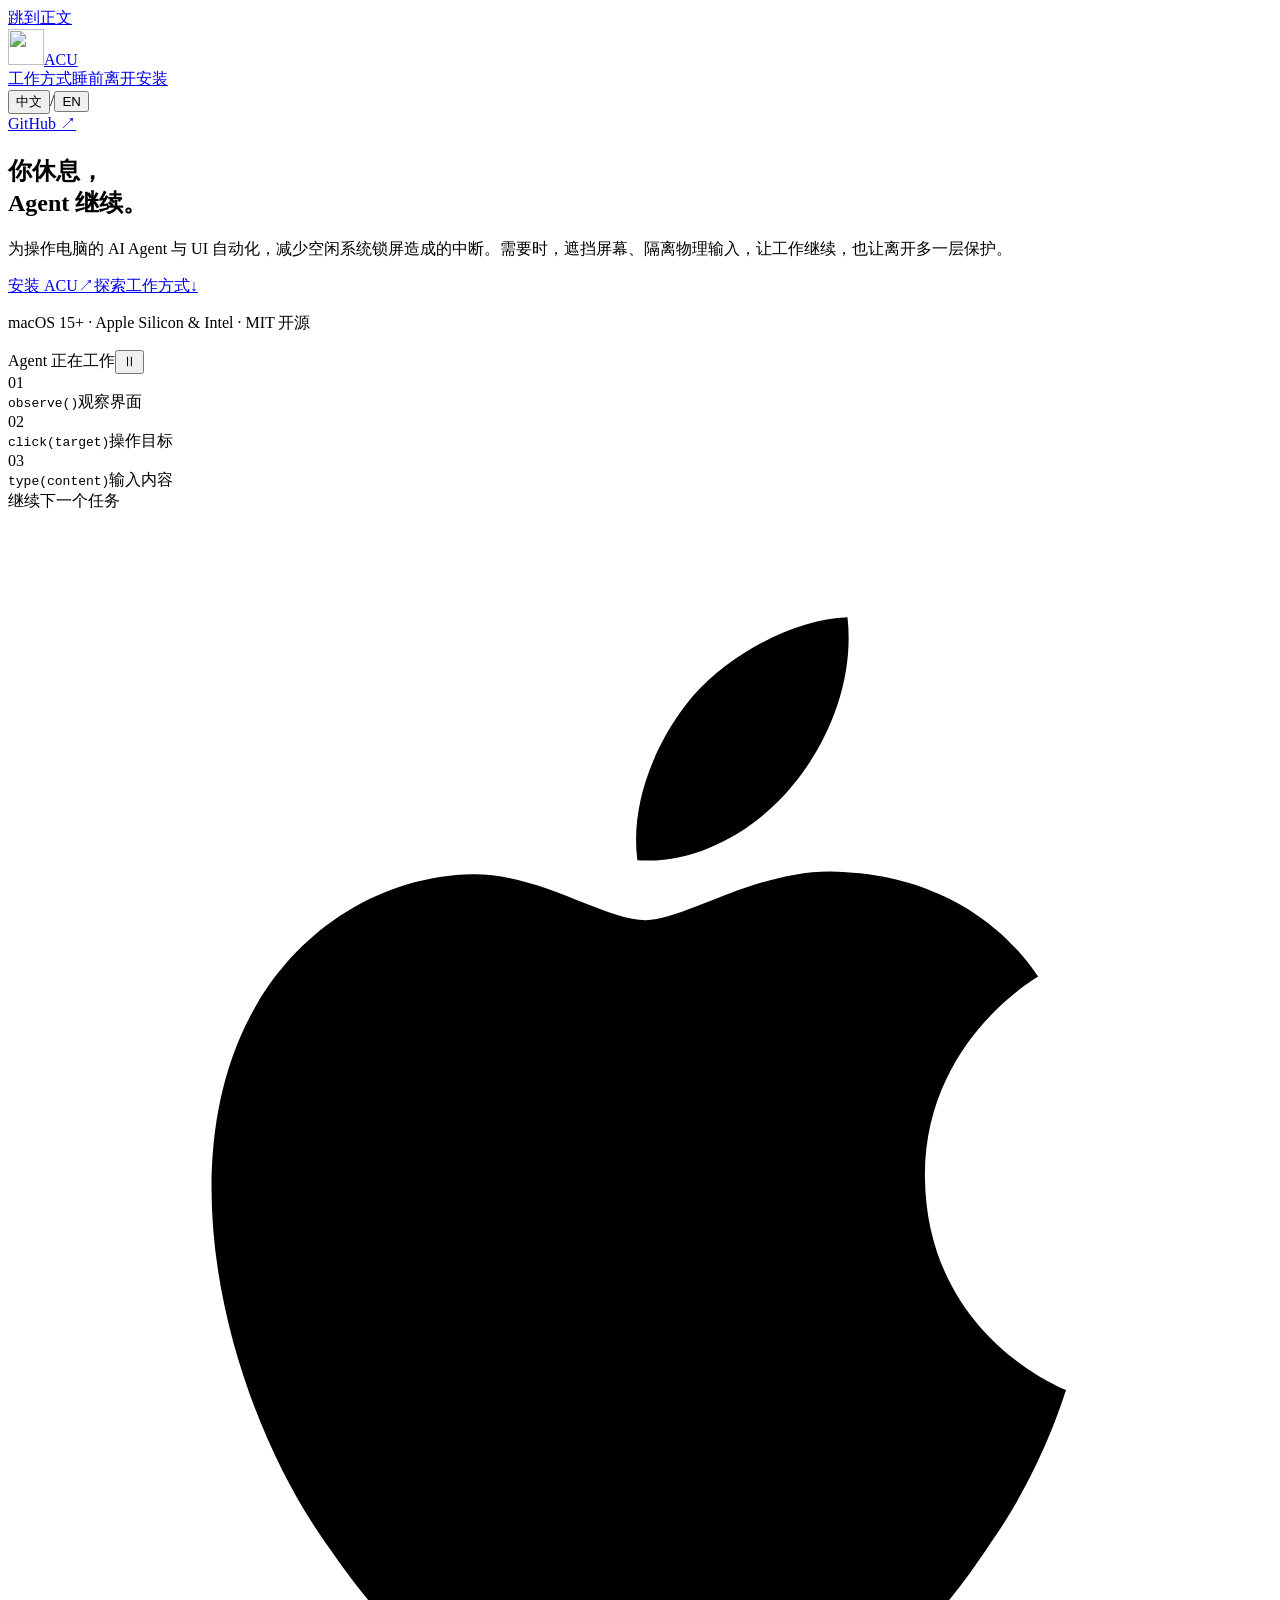
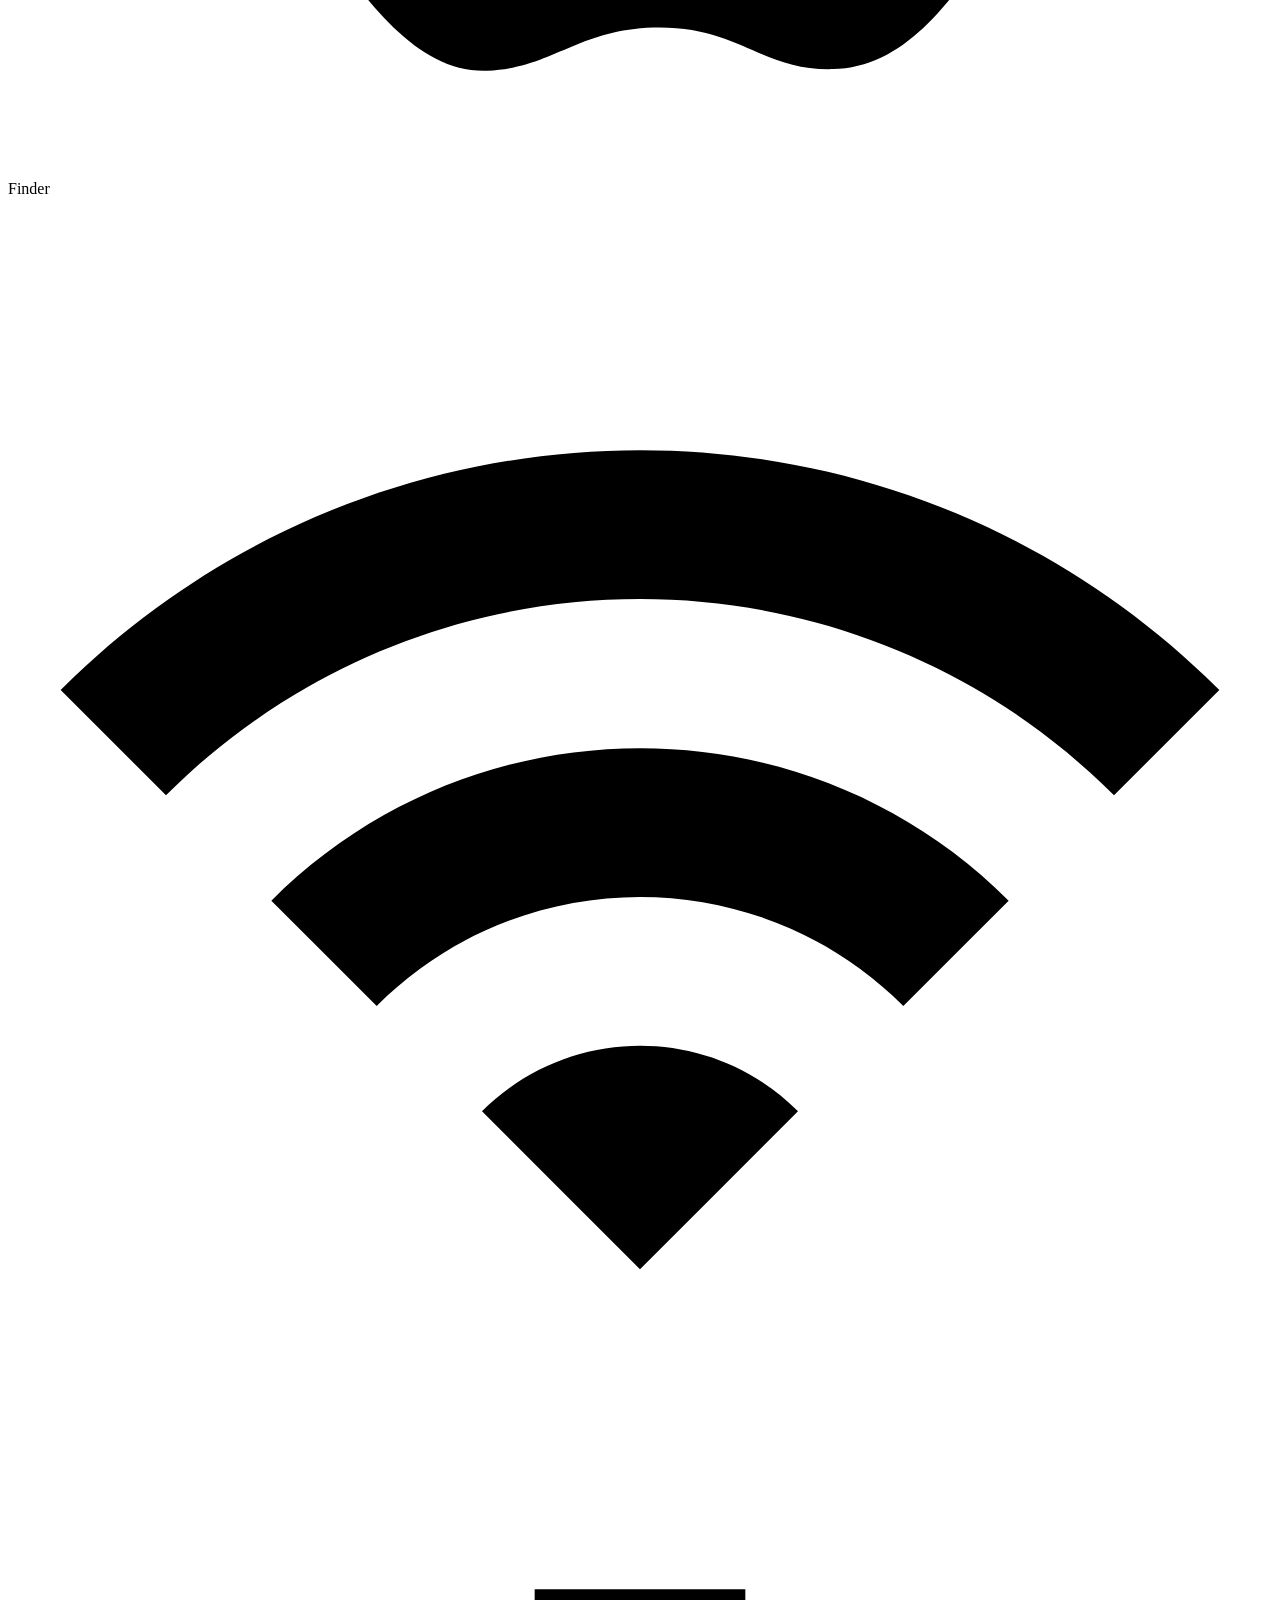
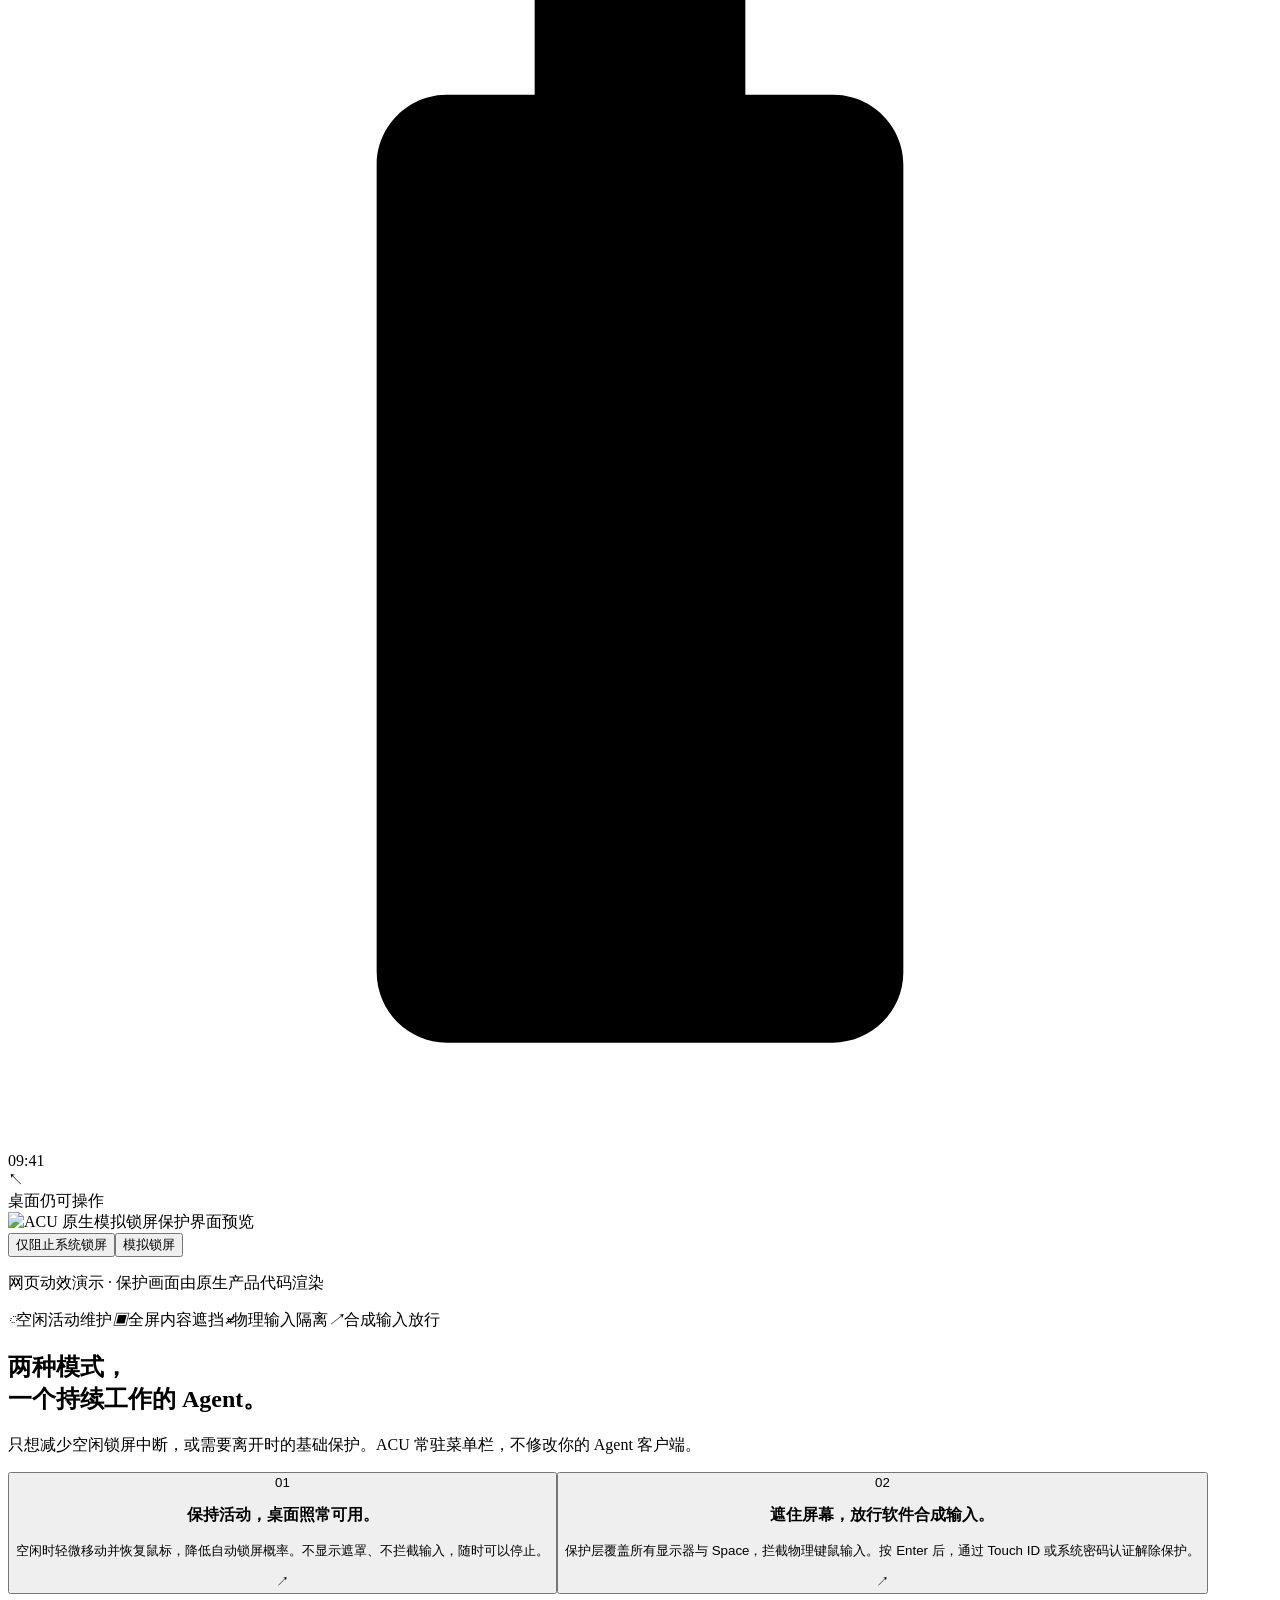
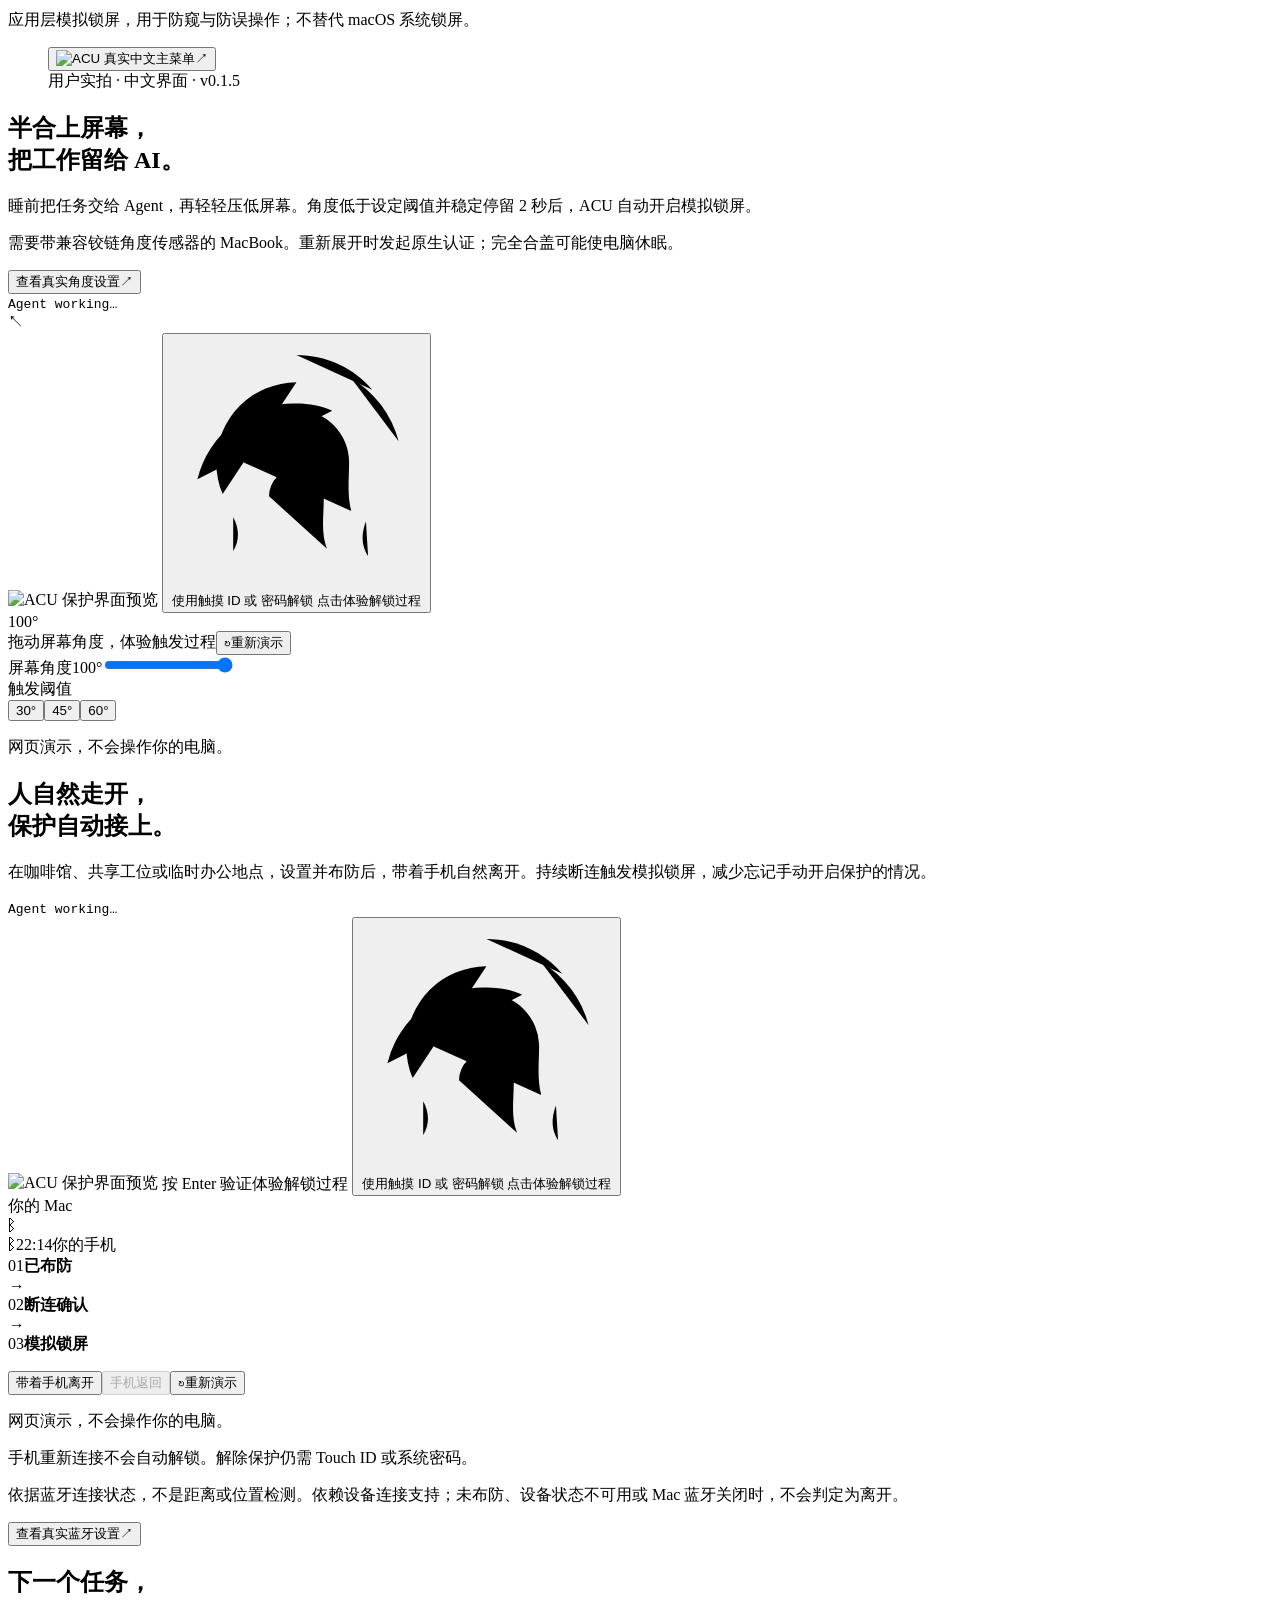
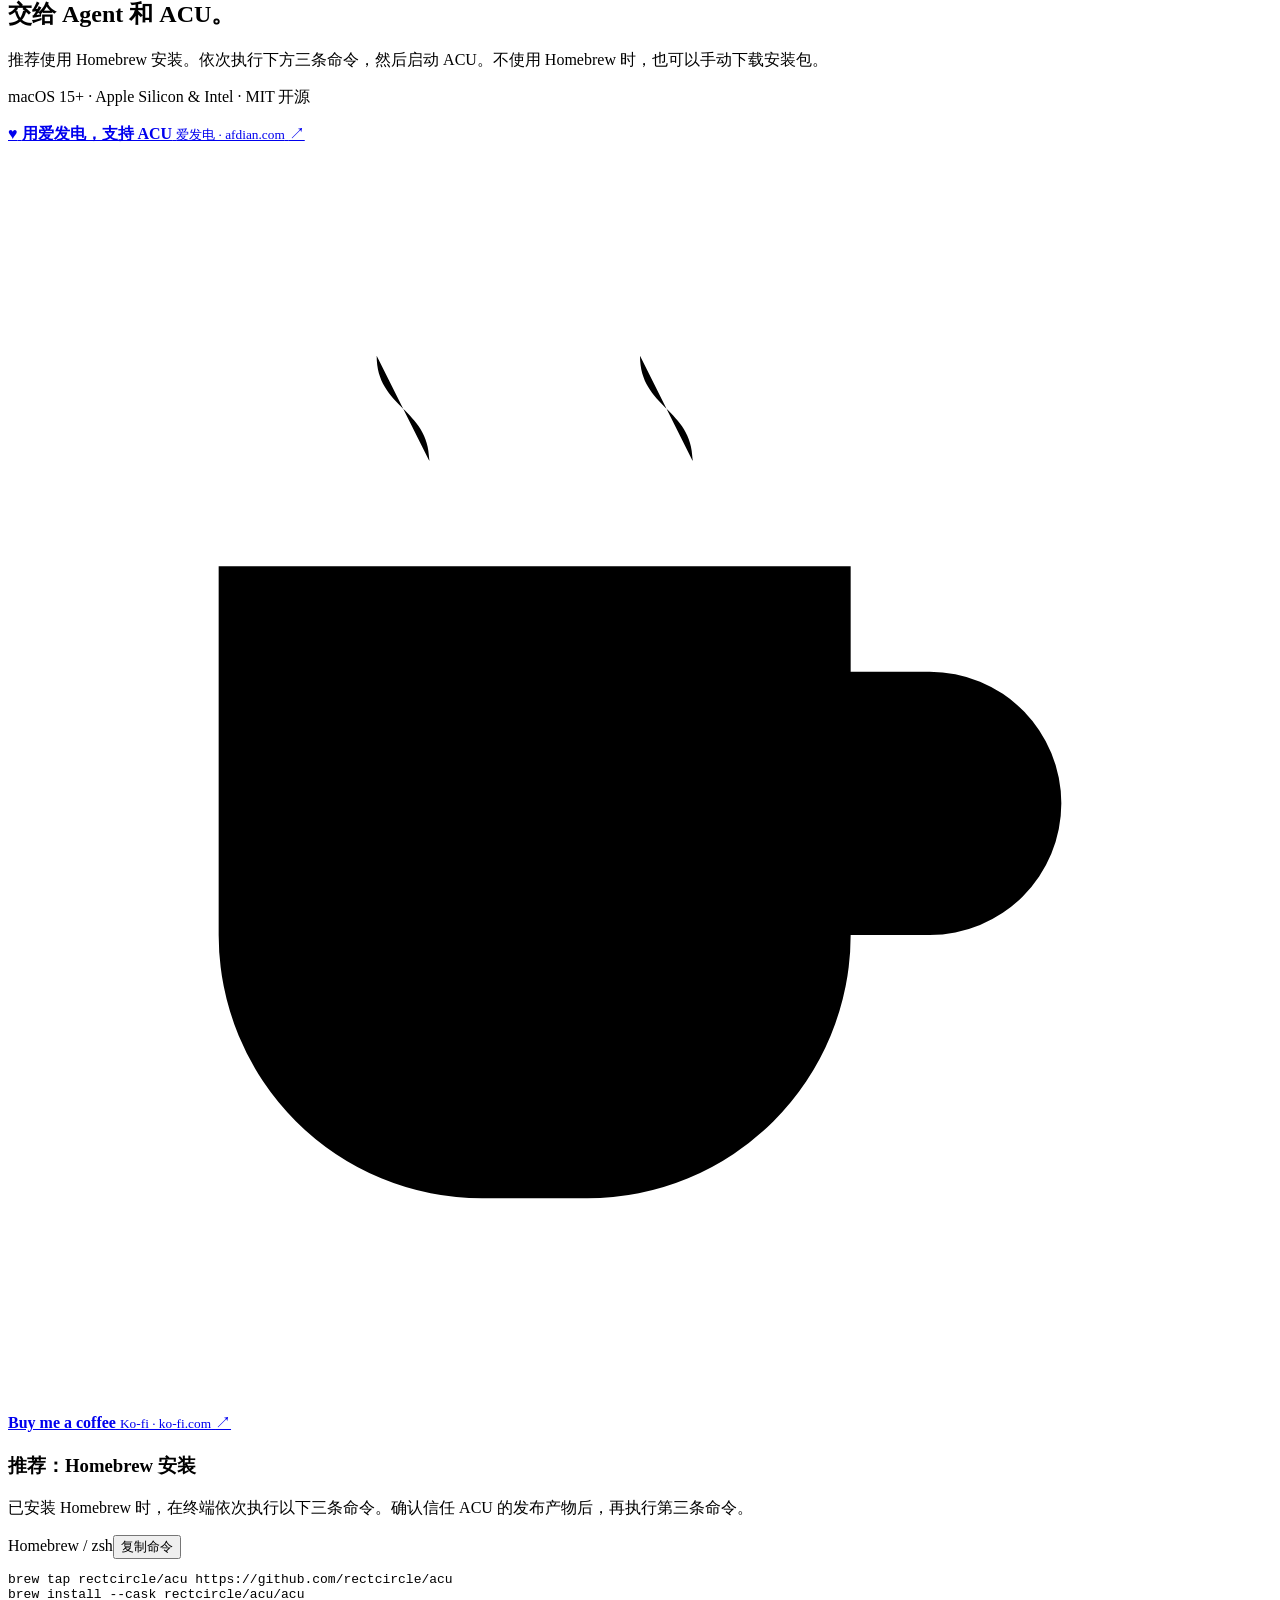
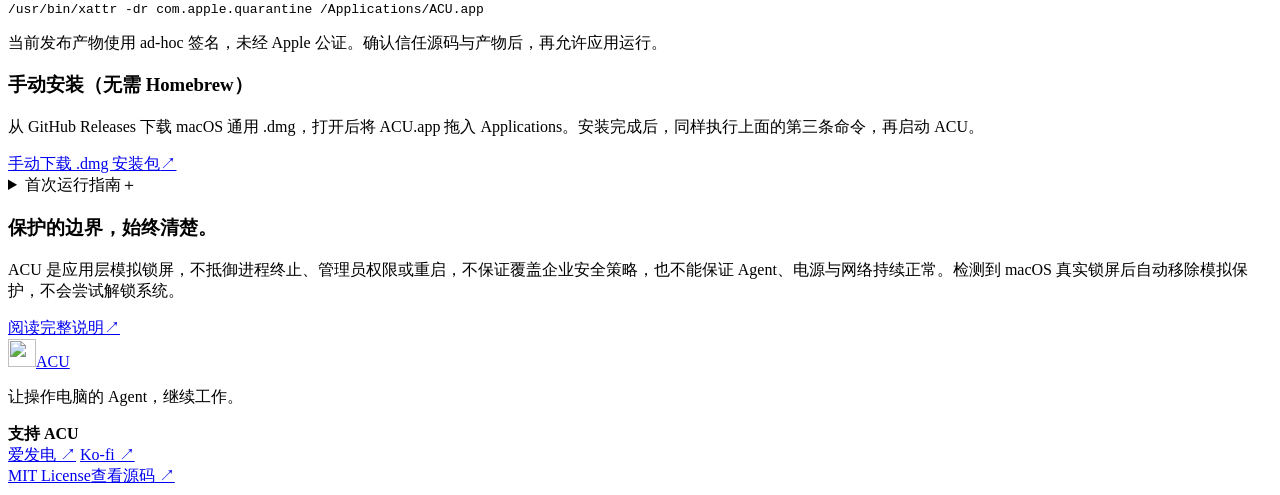
==== commit e0ef313b: "feat: add donation links and menu shortcut" ====
--- a/website/index.html
+++ b/website/index.html
@@ -571,6 +571,40 @@
           <p class="compatibility" data-i18n="compatibility">
             macOS 15+ · Apple Silicon &amp; Intel · MIT 开源
           </p>
+          <div id="donate" class="install-support">
+            <a
+              class="support-cta support-cta-afdian"
+              lang="zh-CN"
+              href="https://afdian.com/a/rectcircle"
+              target="_blank"
+              rel="noopener noreferrer"
+            >
+              <span class="support-cta-icon" aria-hidden="true">♥</span>
+              <span class="support-cta-label">
+                <strong data-i18n="supportAfdian">用爱发电，支持 ACU</strong>
+                <small>爱发电 · afdian.com</small>
+              </span>
+              <span class="support-cta-arrow" aria-hidden="true">↗</span>
+            </a>
+            <a
+              class="support-cta support-cta-kofi"
+              lang="en"
+              href="https://ko-fi.com/rectcircle"
+              target="_blank"
+              rel="noopener noreferrer"
+            >
+              <span class="support-cta-icon" aria-hidden="true">
+                <svg viewBox="0 0 24 24" focusable="false">
+                  <path d="M4 8h12v7a5 5 0 0 1-5 5H9a5 5 0 0 1-5-5V8Zm12 2h1.5a2.5 2.5 0 0 1 0 5H16M7 4c0 1 1 1 1 2m4-2c0 1 1 1 1 2" />
+                </svg>
+              </span>
+              <span class="support-cta-label">
+                <strong data-i18n="supportKofi">Buy me a coffee</strong>
+                <small>Ko-fi · ko-fi.com</small>
+              </span>
+              <span class="support-cta-arrow" aria-hidden="true">↗</span>
+            </a>
+          </div>
         </div>
         <div class="install-guide">
           <h3 class="brew-title" data-i18n="brewTitle">推荐：Homebrew 安装</h3>
@@ -685,6 +719,25 @@
         ></a
       >
       <p data-i18n="footer">让操作电脑的 Agent，继续工作。</p>
+      <section class="footer-support" aria-labelledby="support-title">
+        <strong id="support-title" data-i18n="supportTitle">支持 ACU</strong>
+        <div class="support-links">
+          <a
+            lang="zh-CN"
+            href="https://afdian.com/a/rectcircle"
+            target="_blank"
+            rel="noopener noreferrer"
+            >爱发电 ↗</a
+          >
+          <a
+            lang="en"
+            href="https://ko-fi.com/rectcircle"
+            target="_blank"
+            rel="noopener noreferrer"
+            >Ko-fi ↗</a
+          >
+        </div>
+      </section>
       <div>
         <a
           href="https://github.com/rectcircle/acu/blob/main/LICENSE"
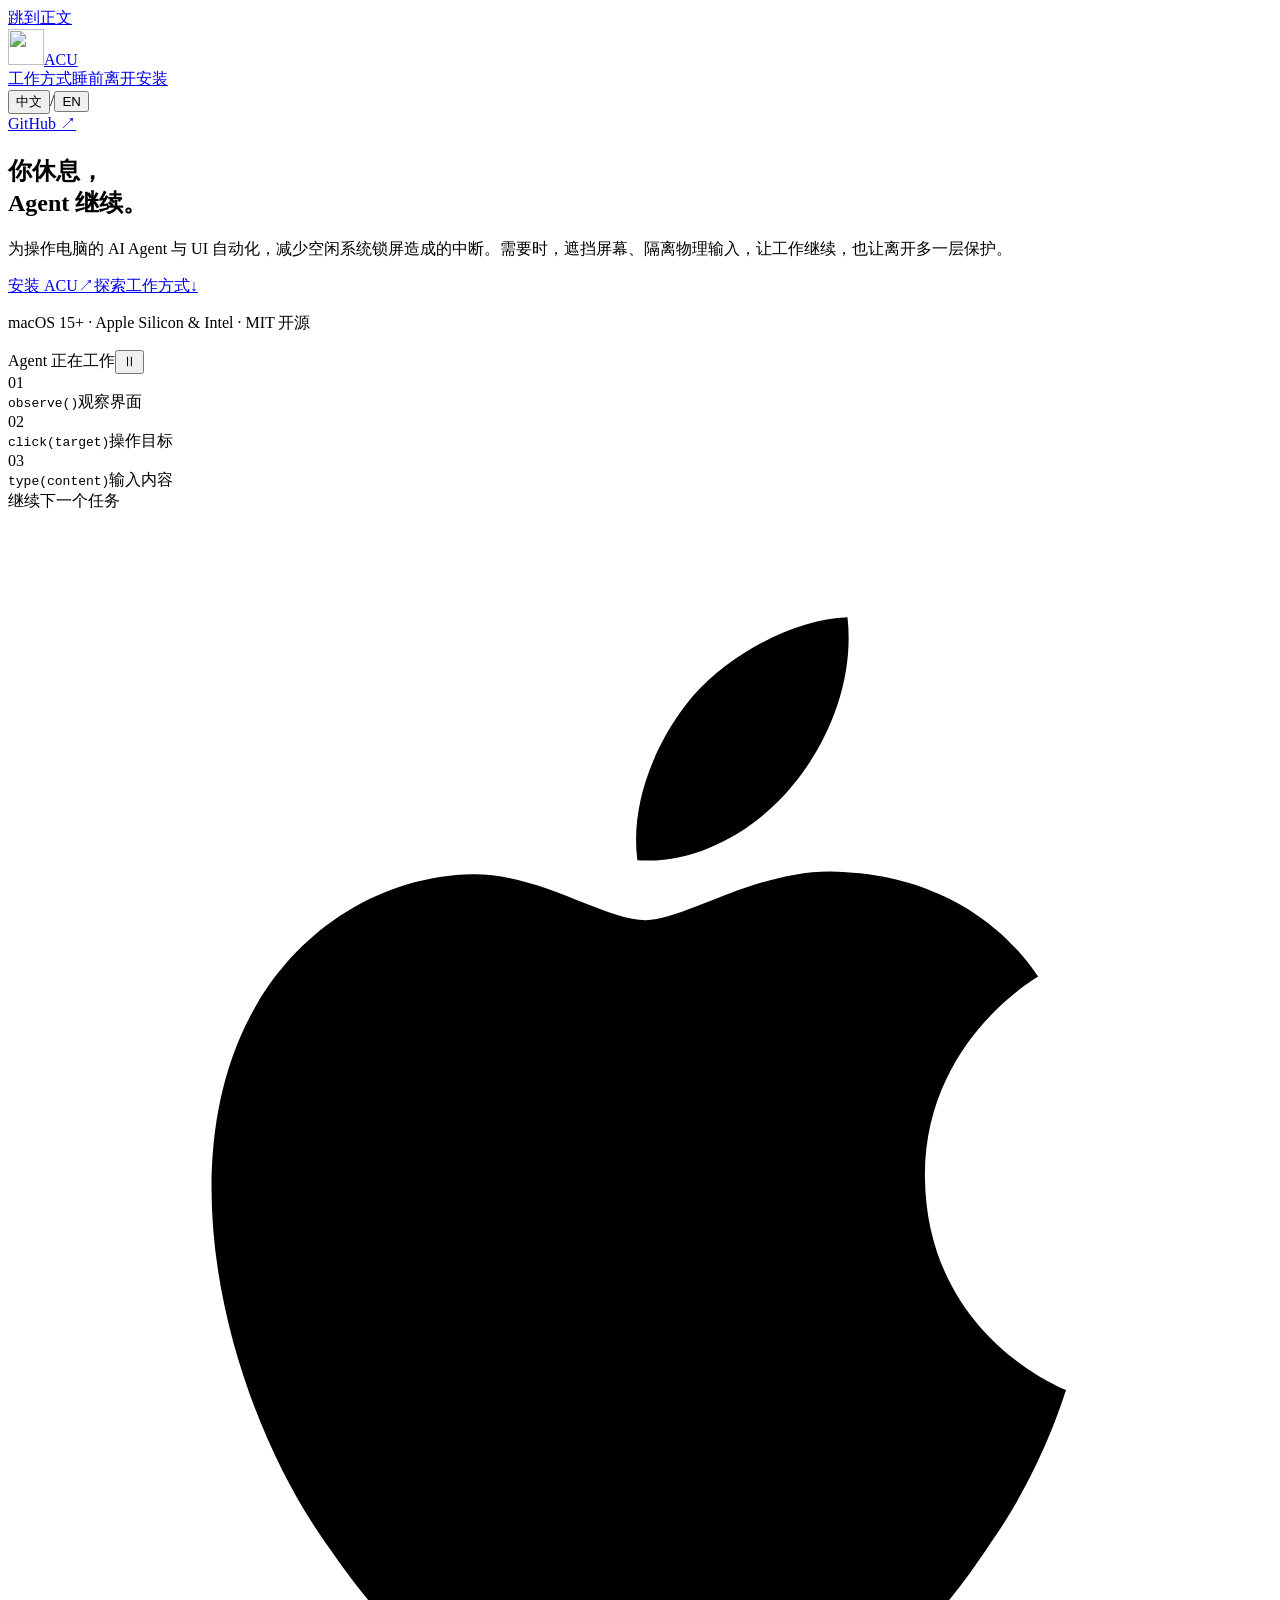
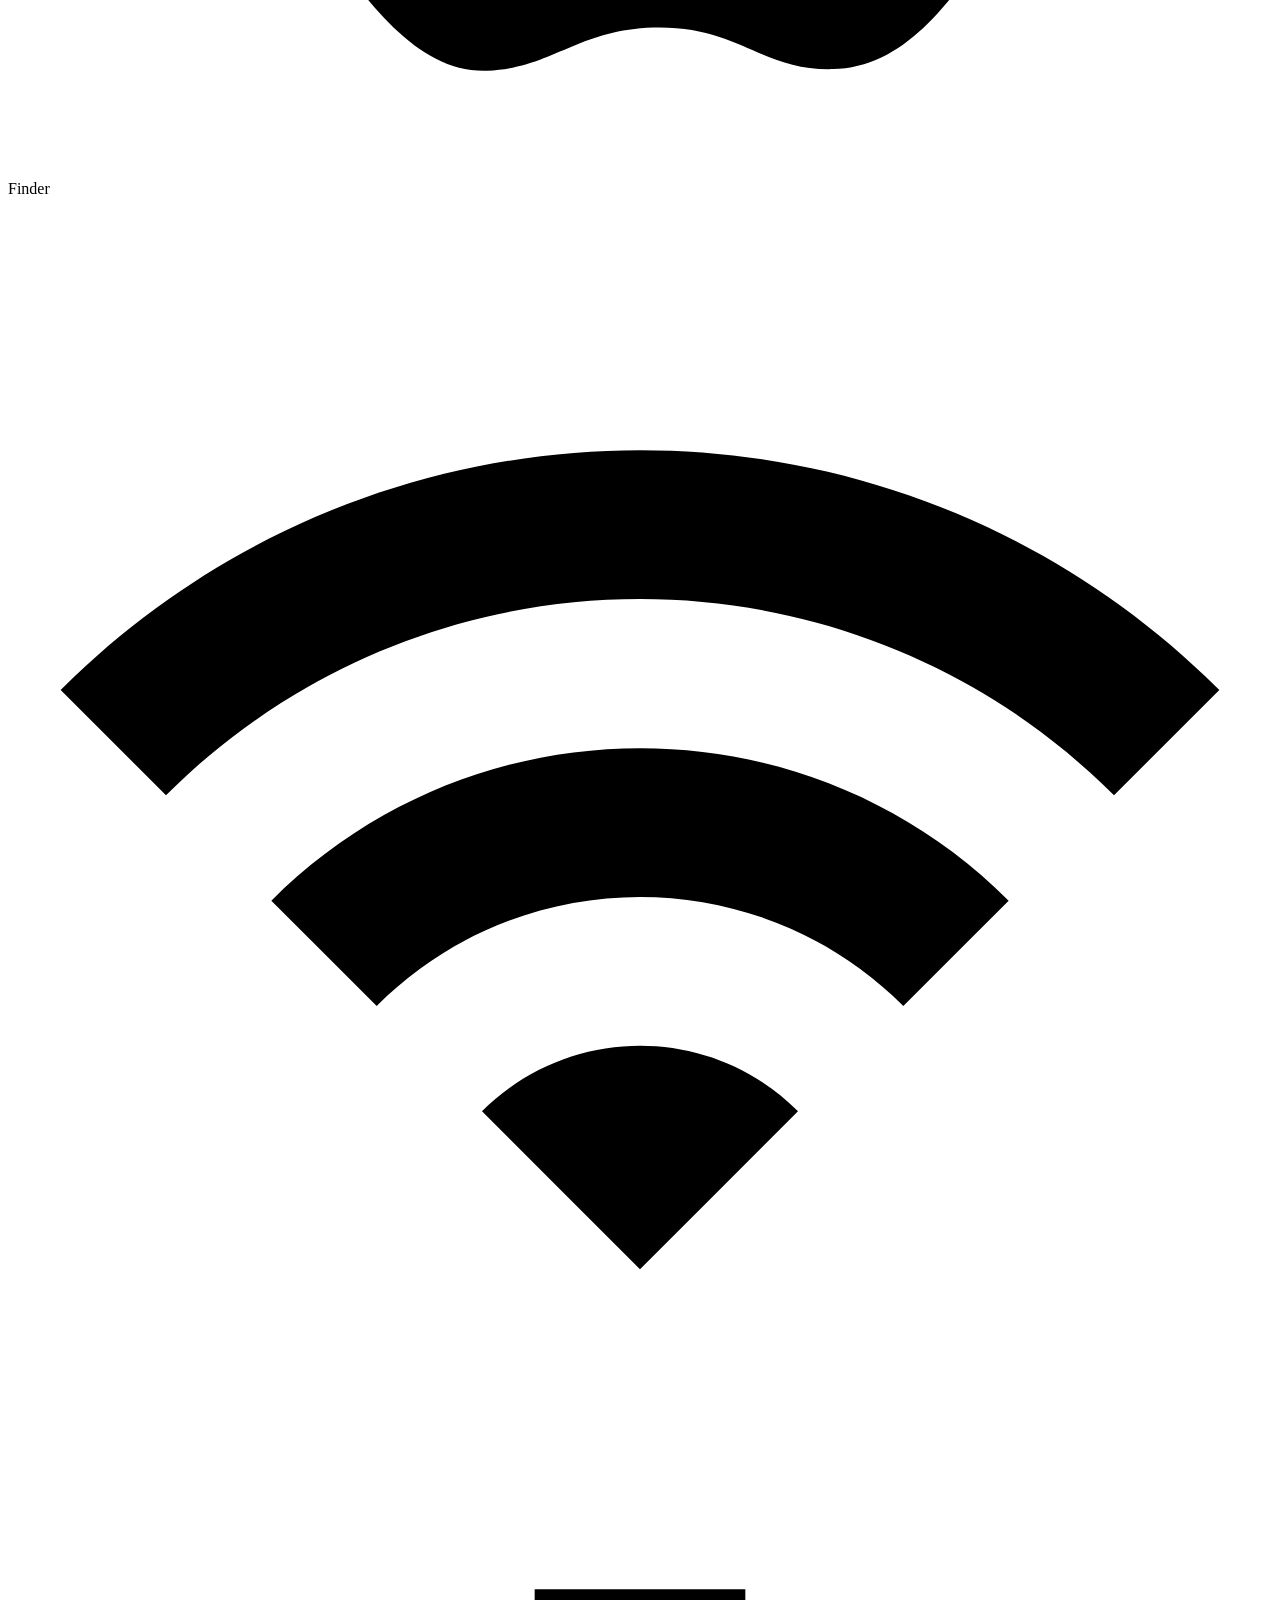
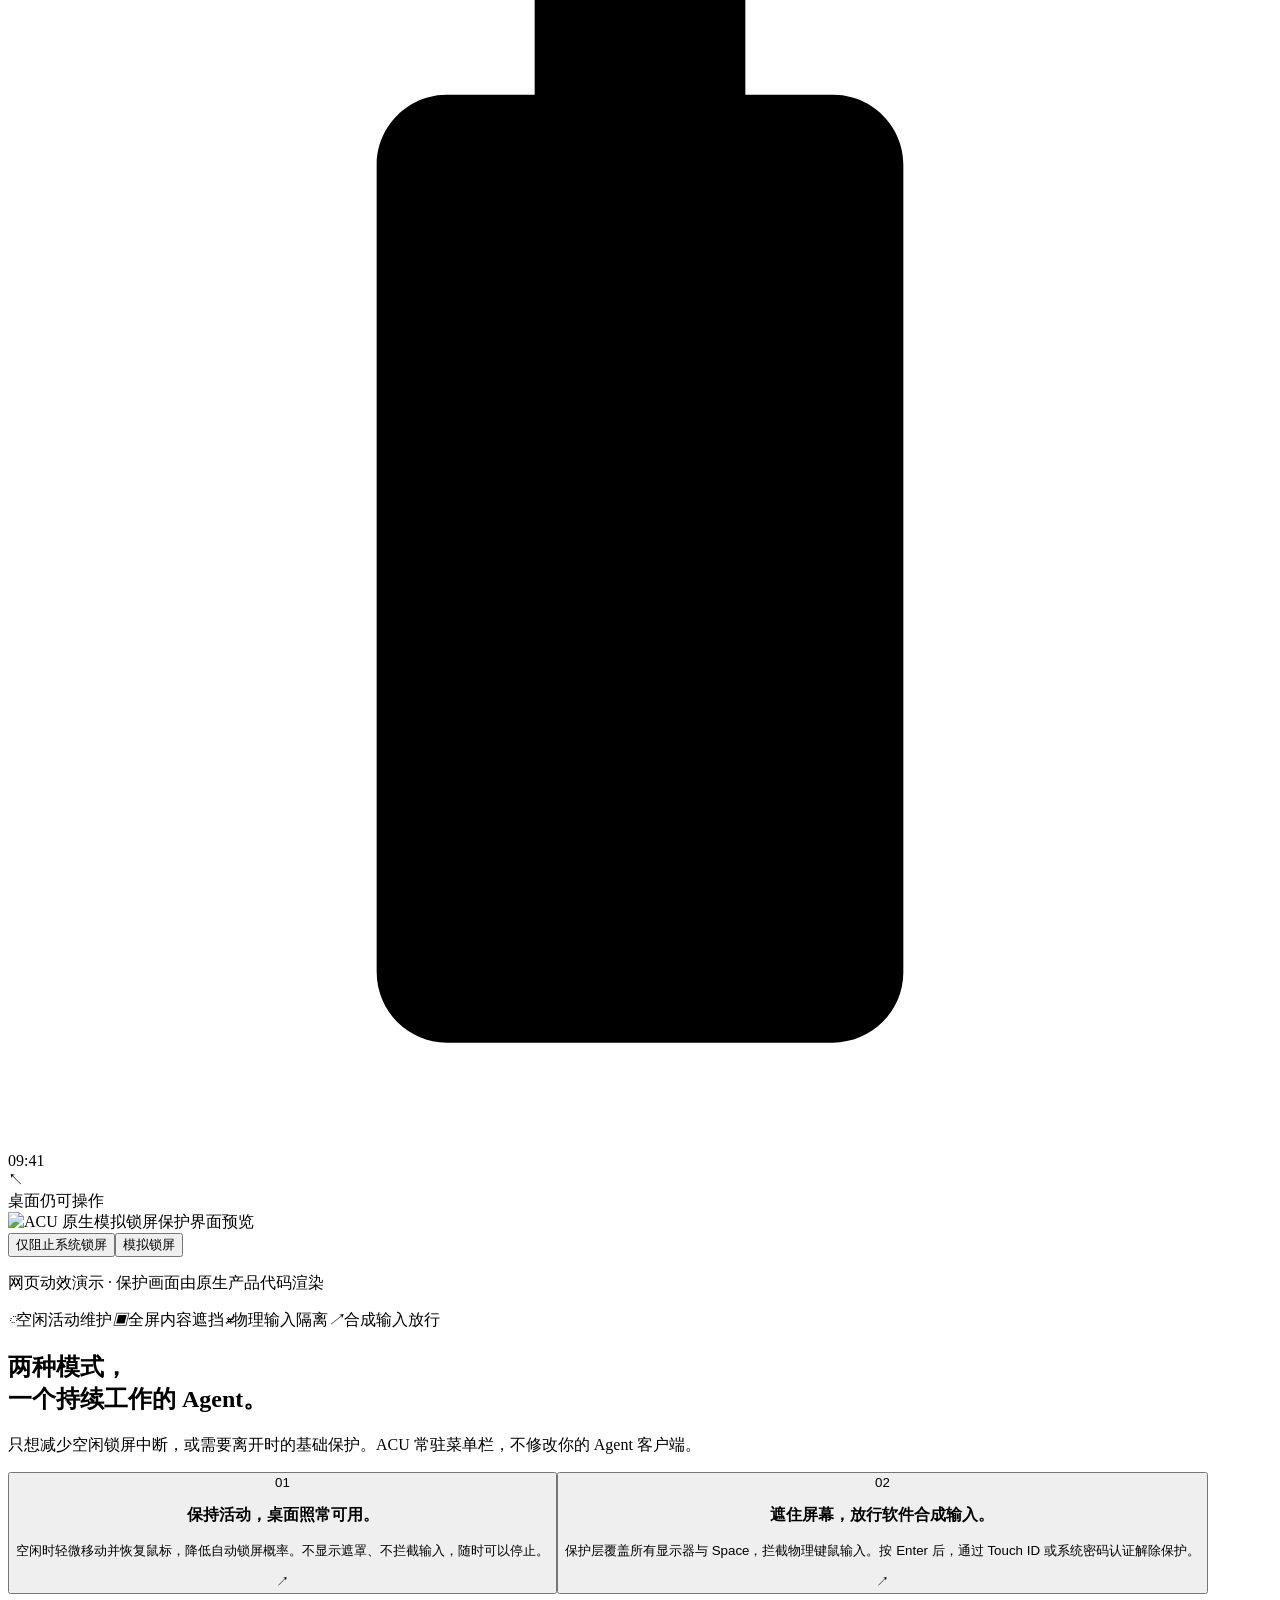
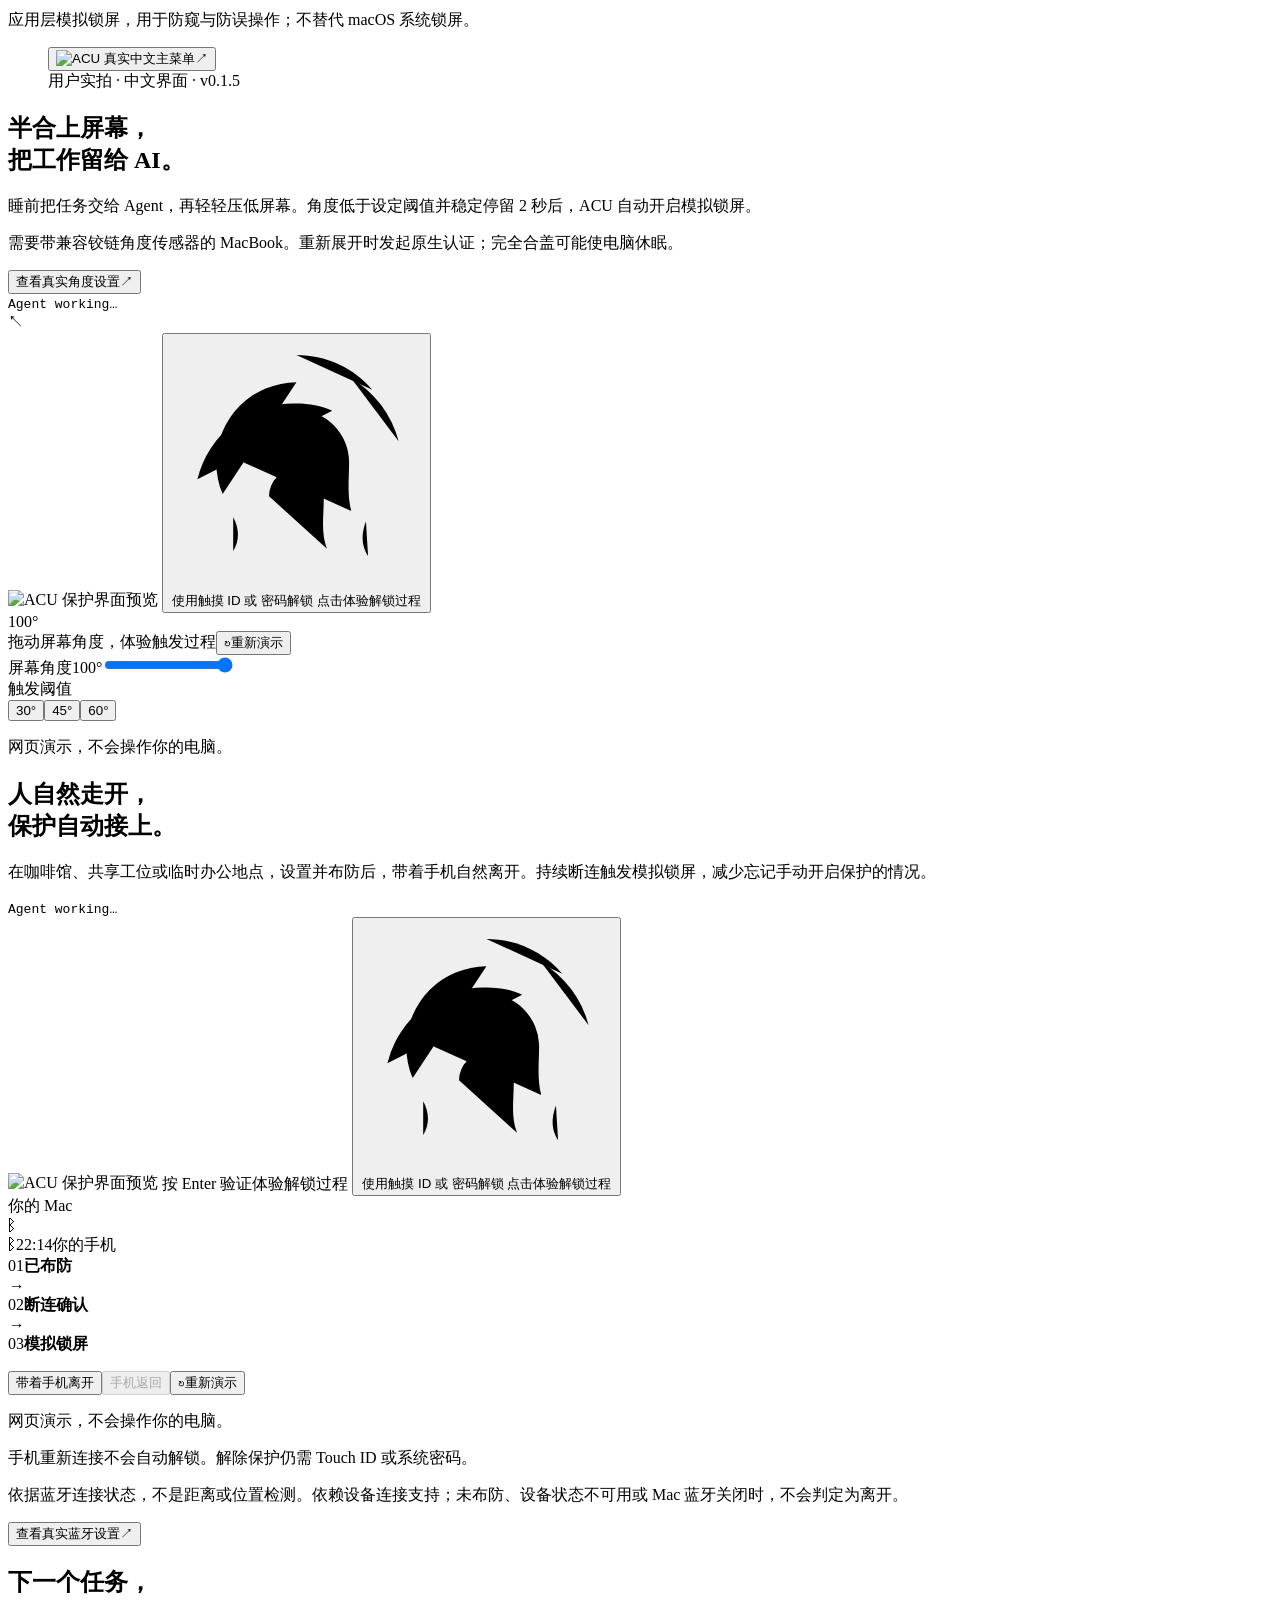
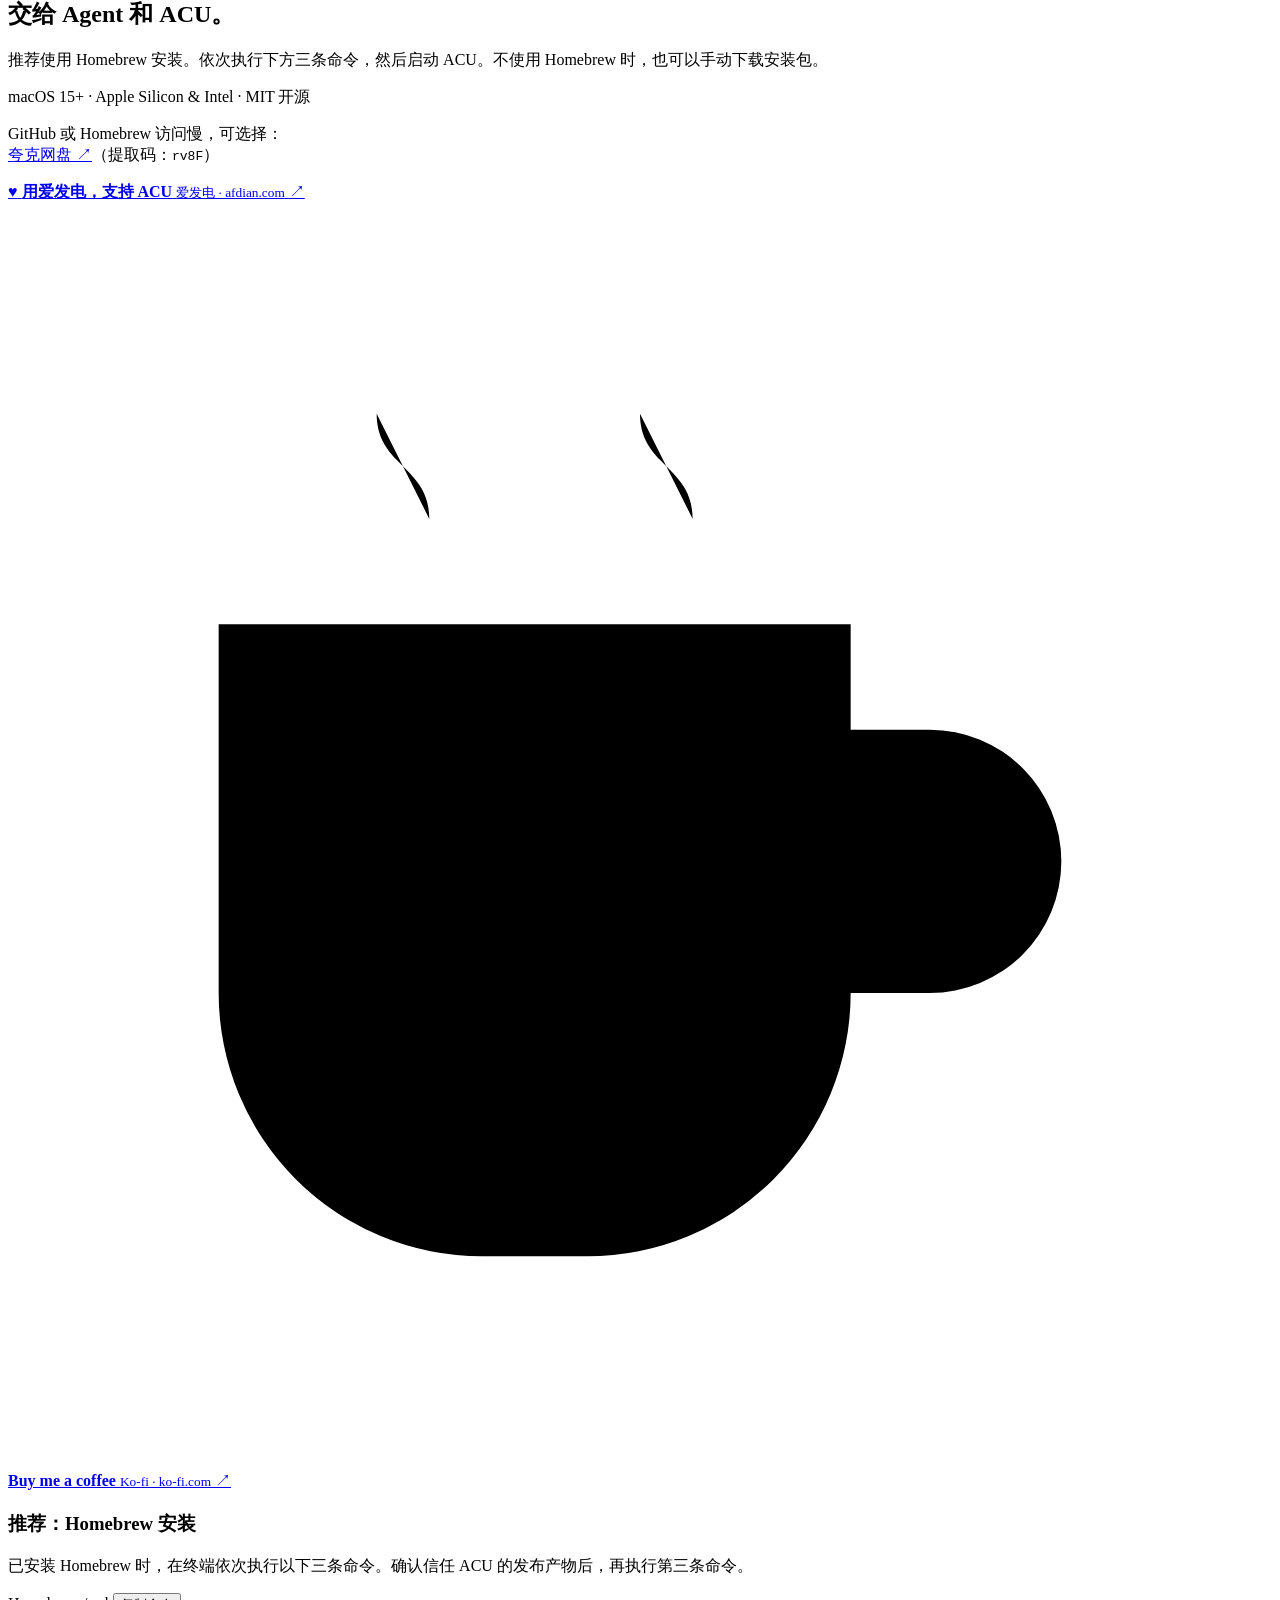
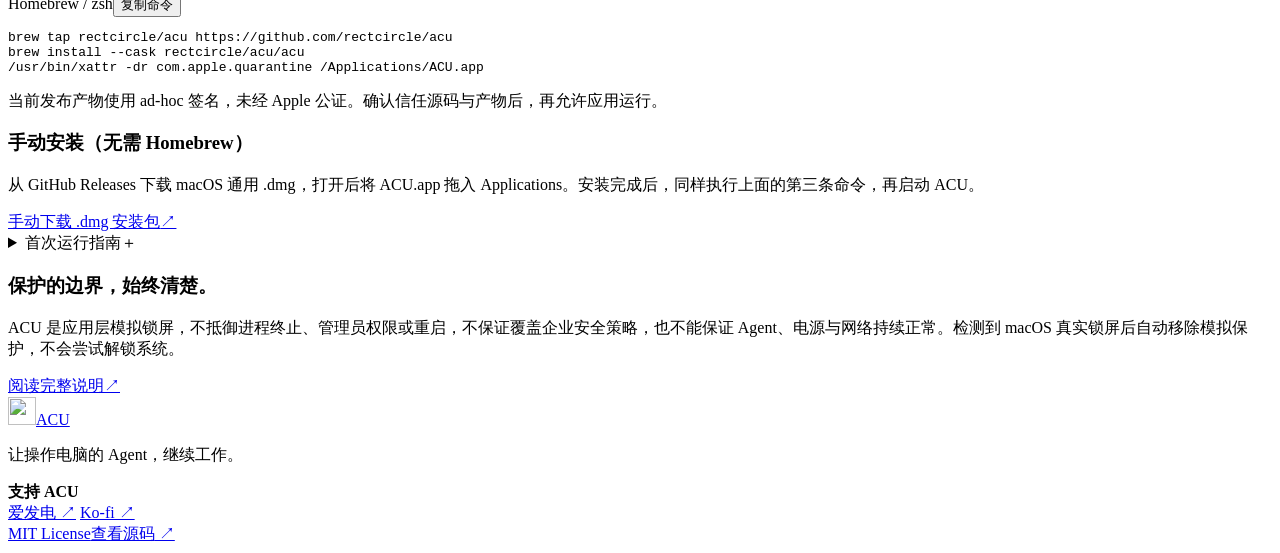
==== commit 33dba8e0: "feat: add verified Quark release distribution for v0.1.8" ====
--- a/website/index.html
+++ b/website/index.html
@@ -571,6 +571,11 @@
           <p class="compatibility" data-i18n="compatibility">
             macOS 15+ · Apple Silicon &amp; Intel · MIT 开源
           </p>
+          <p class="download-mirror" lang="zh-CN" aria-label="国内下载">
+            GitHub 或 Homebrew 访问慢，可选择：<br />
+            <a id="quark-download" href="https://pan.quark.cn/s/06f55e51fddb?pwd=rv8F" target="_blank" rel="noopener noreferrer">夸克网盘 ↗</a><span id="quark-code">（提取码：<code>rv8F</code>）</span>
+            <span id="quark-pending" hidden>夸克网盘准备中，暂请从 GitHub 下载。</span>
+          </p>
           <div id="donate" class="install-support">
             <a
               class="support-cta support-cta-afdian"
